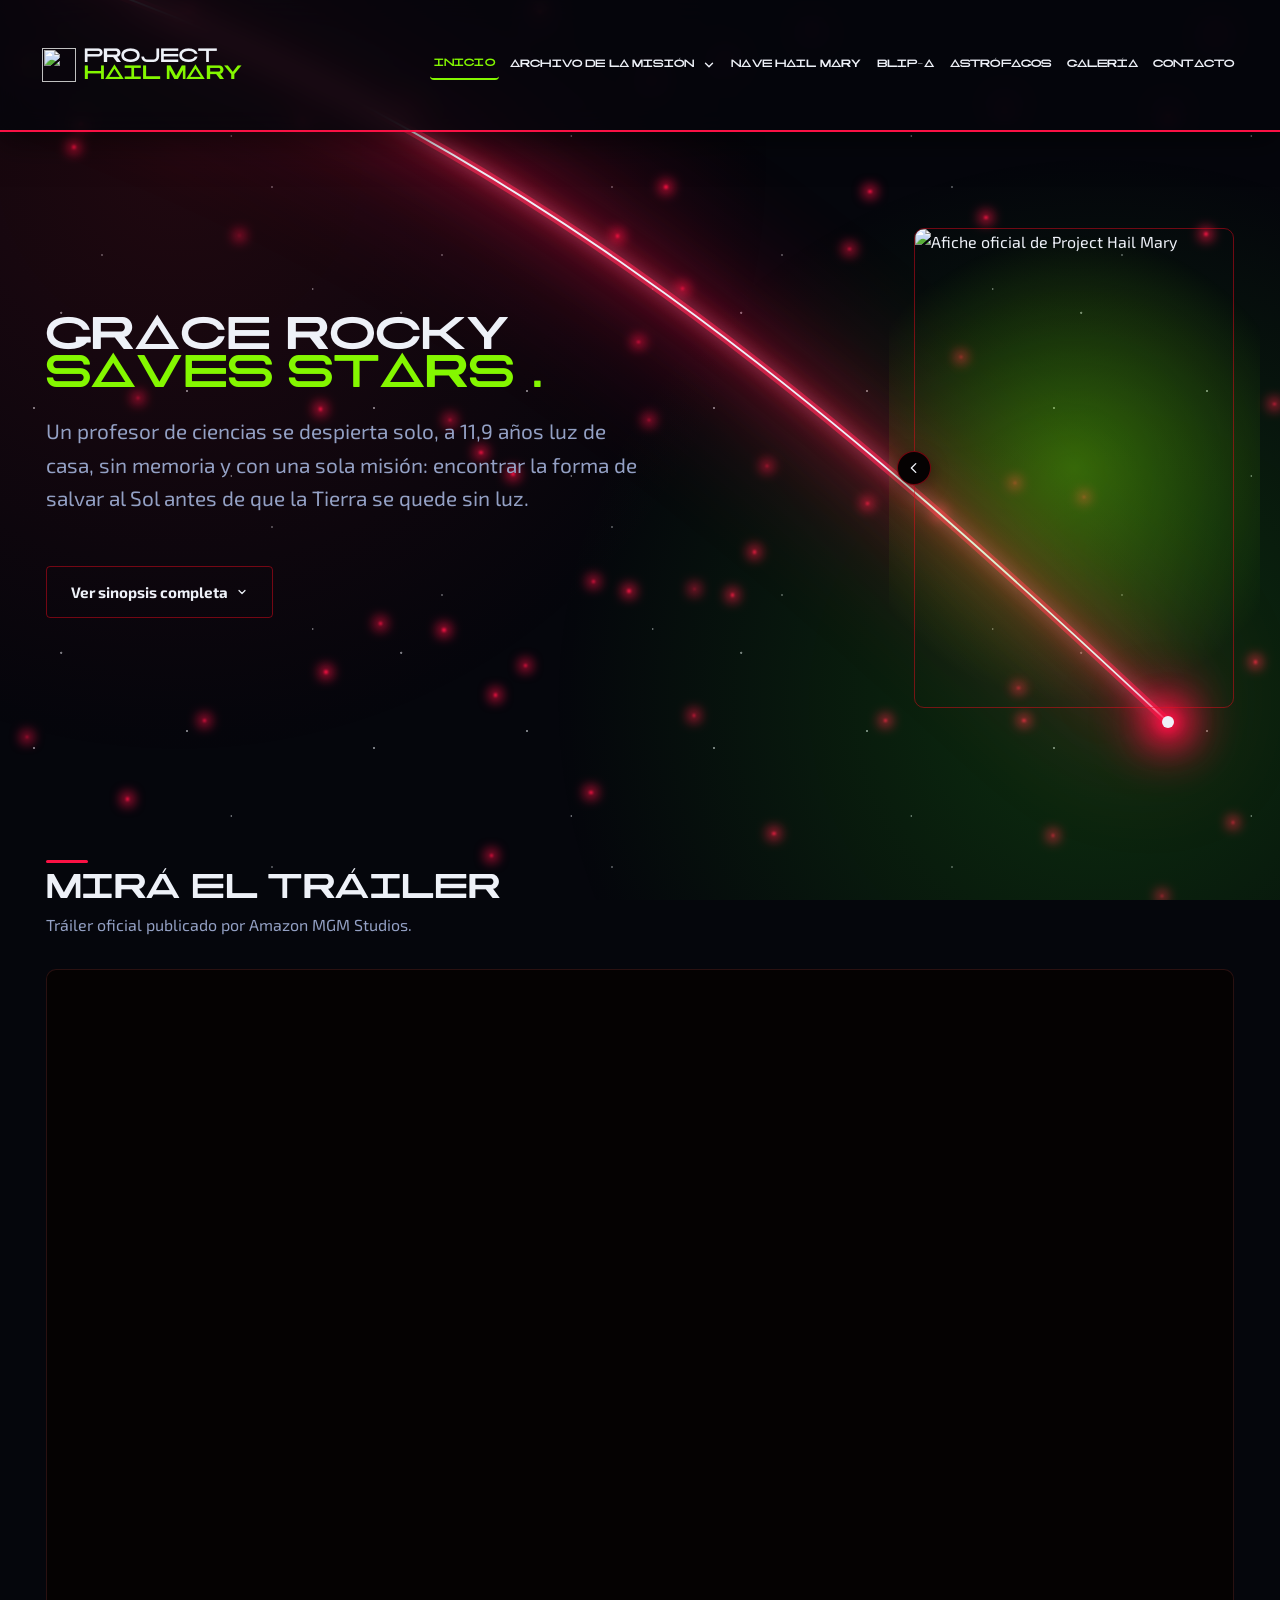
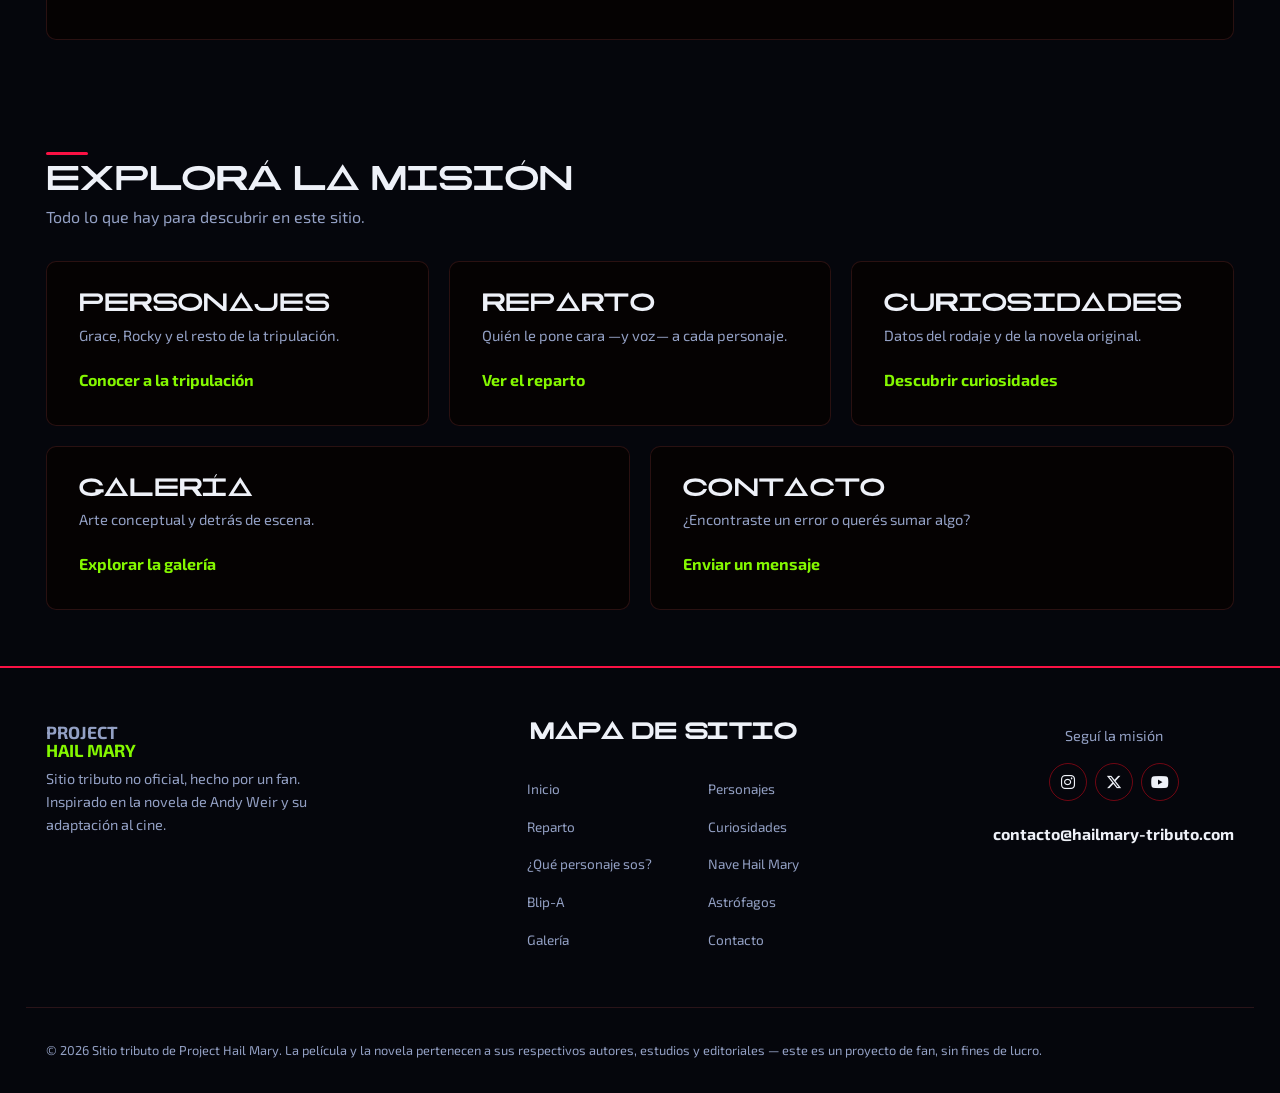
==== index.html @ 6643231e "Add files via upload Primera carga de archivos" ====
<!DOCTYPE html>
<html lang="es">
<head>
  <meta charset="UTF-8">
  <meta name="viewport" content="width=device-width, initial-scale=1.0">
  <title>Project Hail Mary — Sitio tributo</title>
  <meta name="description" content="Sitio tributo no oficial de Project Hail Mary (2026): sinopsis, personajes, reparto, curiosidades y galería.">

  <!-- Tipografía Exo 2 desde Google Fonts, como pide la guía de estilo -->
  <link rel="preconnect" href="https://fonts.googleapis.com">
  <link rel="preconnect" href="https://fonts.gstatic.com" crossorigin>
  <link href="https://fonts.googleapis.com/css2?family=Exo+2:wght@400;700&family=Montserrat:wght@500;700;800&display=swap" rel="stylesheet">

  <link rel="icon" type="image/svg+xml" href="img/iconos/favicon.svg">

  <!-- Font Awesome: solo para los íconos de redes sociales y los
       de las tarjetas de Curiosidades (ver css/styles.css sección 14
       y 11b). El resto de los íconos del sitio siguen siendo SVG
       propios, para no depender de una librería externa más de lo
       necesario. -->
  <link rel="stylesheet" href="https://cdnjs.cloudflare.com/ajax/libs/font-awesome/6.7.2/css/all.min.css">
  <link rel="stylesheet" href="css/reset.css">
  <link rel="stylesheet" href="css/styles.css">
</head>
<body>

  <!-- Enlace de accesibilidad: solo se ve si alguien navega con el teclado -->
  <a class="skip-link" href="#main">Saltar al contenido principal</a>

  <!-- ============ HEADER Y NAVEGACIÓN ============
       Este bloque (header + nav + footer + script) se repite
       igual en las 7 páginas del sitio, cambiando solo qué
       link lleva aria-current="page". Es la forma de mantener
       la misma identidad y navegación en todo el sitio. -->
  <header class="site-header">
    <div class="container header-inner">
      <a href="index.html" class="logo"><img src="img/iconos/logo.webp" alt="" class="logo__badge">PROJECT <span>HAIL MARY</span></a>

      <button class="menu-toggle" id="menu-toggle" type="button" aria-expanded="false" aria-controls="main-nav">
        <span class="menu-toggle__bar"></span>
        <span class="menu-toggle__bar"></span>
        <span class="menu-toggle__bar"></span>
        <span class="visually-hidden">Abrir menú de navegación</span>
      </button>

      <nav class="main-nav" id="main-nav" aria-label="Navegación principal">
        <ul class="nav-list">
          <li><a href="index.html" class="nav-link" aria-current="page">Inicio</a></li>
          <li class="nav-item--dropdown">
            <button class="nav-link dropdown-toggle" id="dropdown-toggle" type="button" aria-expanded="false" aria-haspopup="true" aria-controls="dropdown-menu">
              Archivo de la misión
              <svg class="dropdown-toggle__chevron" viewBox="0 0 16 16" fill="none" aria-hidden="true">
                <path d="M4 6l4 4 4-4" stroke="currentColor" stroke-width="1.6" stroke-linecap="round" stroke-linejoin="round"/>
              </svg>
            </button>
            <div class="dropdown-panel" id="dropdown-menu">
              <ul class="dropdown-list">
                <li><a href="personajes.html">Personajes</a></li>
                <li><a href="reparto.html">Reparto</a></li>
                <li><a href="curiosidades.html">Curiosidades</a></li>
                <li><a href="quiz.html">¿Qué personaje sos?</a></li>
              </ul>
            </div>
          </li>
          <li><a href="nave.html" class="nav-link">Nave Hail Mary</a></li>
          <li><a href="blip-a.html" class="nav-link">Blip-A</a></li>
          <li><a href="astrofagos.html" class="nav-link">Astrófagos</a></li>
          <li><a href="galeria.html" class="nav-link">Galería</a></li>
          <li><a href="contacto.html" class="nav-link">Contacto</a></li>
        </ul>
      </nav>
    </div>
  </header>

  <main id="main" class="starfield">
    <!-- Señal luminosa de fondo: un trazado SVG curvo que cruza
         el centro del Hero de arriba hacia abajo, hasta un punto
         brillante (la "estrella"). Se dibuja DOS veces con la
         misma forma (mismo "d"): una capa gruesa y difuminada
         para el resplandor, y una capa fina y clara encima para
         el "núcleo" brillante — el mismo truco que usan los
         carteles de neón en CSS. Ver .signal-arc en
         css/styles.css sección 7.1 -->
    <!-- Contenedor del arco y la punta del cometa -->
    <div class="signal-arc-wrapper" aria-hidden="true">
      <svg class="signal-arc" viewBox="0 0 1000 640" preserveAspectRatio="none">
        <path
          class="signal-arc__path signal-arc__path--glow"
          d="M 20 20 C 420 150, 700 400, 960 640"
          fill="none" />
        <path
          class="signal-arc__path signal-arc__path--core"
          d="M 20 20 C 420 150, 700 400, 960 640"
          fill="none" />
      </svg>
      <!-- Nueva punta del cometa en HTML puro para que no se deforme -->
      <div class="signal-arc-tip"></div>
    </div>

    <!-- ============ HERO ============ -->
    <section class="hero">
      <div class="container hero__inner">
        <div class="hero__content">
          <h1 class="hero__title">Grace Rocky <br><span class="hero__title-accent">saves stars.</span></h1>
          <p class="hero__intro">Un profesor de ciencias se despierta solo, a 11,9 años luz de casa, sin memoria y con una sola misión: encontrar la forma de salvar al Sol antes de que la Tierra se quede sin luz.</p>

          <!-- Sinopsis extendida, plegada por defecto. Mismo
               mecanismo que el "Leer más" de Personajes/Reparto
               (toggleOpenState en main.js): el botón agrega/quita
               data-expanded="true" acá arriba, y el CSS hace el
               resto (ver css/styles.css sección 7.1b). -->
          <div class="hero__synopsis" data-expanded="false">
            <div class="hero__synopsis-full" id="hero-synopsis-full">
              <div class="hero__synopsis-full-inner">
                <div class="prose">
                  <h3>Un sol que se apaga</h3>
                  <p>Años atrás, los astrónomos detectaron que el Sol estaba perdiendo energía a un ritmo alarmante, producto de un microorganismo extraterrestre bautizado <strong>Astrophage</strong>. Si nadie encuentra una solución, el planeta se enfría y la vida tal como la conocemos se termina. Frente a esa amenaza, un grupo internacional reúne recursos, ciencia y desesperación para construir la <strong>Hail Mary</strong>: una nave de un solo viaje hacia otra estrella que, misteriosamente, no está siendo afectada.</p>

                  <h3>Un aliado inesperado</h3>
                  <p><strong>Grace</strong> no está solo. En el otro extremo del sistema estelar se cruza con <strong>Rocky</strong>, un ingeniero alienígena que enfrenta exactamente el mismo problema con su propio sol. Sin idioma en común al principio, ambos empiezan a comunicarse a base de ensayo, error y música —y de ahí nace una de las amistades más particulares de la ciencia ficción reciente.</p>

                  <h3>Contra el reloj</h3>
                  <p>Con recursos limitados, sin el resto de la tripulación original y con la Tierra observando desde una distancia imposible de acortar, <strong>Grace</strong> tiene que apoyarse en su formación científica —y en <strong>Rocky</strong>— para encontrar una respuesta antes de que se acabe el tiempo.</p>
                </div>
              </div>
            </div>

            <button class="btn btn--secondary hero__synopsis-toggle" type="button" aria-expanded="false" aria-controls="hero-synopsis-full">
              <span class="js-toggle-label" data-open-text="Ver menos" data-closed-text="Ver sinopsis completa">Ver sinopsis completa</span>
              <svg class="hero__synopsis-toggle-icon" viewBox="0 0 16 16" fill="none" aria-hidden="true">
                <path d="M4 6l4 4 4-4" stroke="currentColor" stroke-width="1.6" stroke-linecap="round" stroke-linejoin="round"/>
              </svg>
            </button>
          </div>
        </div>

        <div class="hero__visual">
           <!--Resplandor animado detrás del afiche: es el único
               elemento del sitio con una animación "automática",
               a propósito, para no sobrecargar la página. -->
          <div class="hero__poster-glow" aria-hidden="true"></div>

          <!-- Widget del afiche: carrusel automático + panel de
               información que se despliega con la flecha del
               borde izquierdo. Los dos viven acá adentro porque
               comparten el mismo espacio (ver css/styles.css,
               sección 5b, y la función initPosterWidget en
               main.js). -->
          <div class="poster-widget" id="poster-widget">
            <button class="poster-widget__handle" type="button" aria-expanded="false" aria-controls="poster-info-panel" aria-label="Ver información de la película">
              <svg class="poster-widget__handle-icon" viewBox="0 0 16 16" fill="none" aria-hidden="true">
                <path d="M10 3l-5 5 5 5" stroke="currentColor" stroke-width="1.6" stroke-linecap="round" stroke-linejoin="round"/>
              </svg>
            </button>

            <div class="hero__poster-frame">
              <div class="poster-carousel" id="poster-carousel">
                <img class="poster-carousel__slide is-active" src="img/hero/poster.webp" alt="Afiche oficial de Project Hail Mary" width="600" height="900">
                <img class="poster-carousel__slide" src="img/hero/poster-alt-3.webp" alt="Afiche oficial de Project Hail Mary — versión IMAX 70mm" loading="lazy">
                <img class="poster-carousel__slide" src="img/hero/poster-alt-4.webp" alt="Afiche oficial de Project Hail Mary — versión 4DX" loading="lazy">
                <img class="poster-carousel__slide" src="img/hero/poster-alt-5.webp" alt="Afiche oficial de Project Hail Mary — versión internacional" loading="lazy">
              </div>
            </div>

            <div class="poster-widget__panel" id="poster-info-panel">
              <p class="poster-widget__panel-title">Ficha de la película</p>
              <dl class="poster-info">
                <div class="poster-info__item">
                  <dt><i class="fa-brands fa-imdb" aria-hidden="true"></i> IMDb</dt>
                  <dd>8.3 / 10</dd>
                </div>
                <div class="poster-info__item">
                  <dt><i class="fa-solid fa-clapperboard" aria-hidden="true"></i> Letterboxd</dt>
                  <dd>4.3 / 5</dd>
                </div>
                <div class="poster-info__item">
                  <dt><i class="fa-regular fa-clock" aria-hidden="true"></i> Duración</dt>
                  <dd>2 h 36 min</dd>
                </div>
                <div class="poster-info__item">
                  <dt><i class="fa-regular fa-calendar" aria-hidden="true"></i> Estreno</dt>
                  <dd>20 de marzo de 2026</dd>
                </div>
              </dl>
              <ul class="poster-info__tags">
                <li>Drama</li>
                <li>Ciencia ficción</li>
                <li>Thriller</li>
              </ul>
            </div>
          </div>
        </div>
      </div>
    </section>

    <!-- ============ TRÁILER ============ -->
    <section class="trailer">
      <div class="container">
        <div class="section-heading">
          <h2 class="heading-mark">Mirá el tráiler</h2>
          <p class="section-heading__text">Tráiler oficial publicado por Amazon MGM Studios.</p>
        </div>

        <!-- Contenedor con proporción 16:9 fija: el iframe se
             estira dentro sin deformarse en ningún tamaño de
             pantalla (ver comentario en css/styles.css, sección 6). -->
        <div class="trailer__frame">
          <iframe width="560" height="315" src="https://www.youtube.com/embed/5VYsnngkS_U?si=FSV9WULi2g3EPHHR" title="YouTube video player" frameborder="0" allow="accelerometer; autoplay; clipboard-write; encrypted-media; gyroscope; picture-in-picture; web-share" referrerpolicy="strict-origin-when-cross-origin" allowfullscreen></iframe>
        </div>
      </div>
    </section>

    <!-- ============ ACCESOS RÁPIDOS ============ -->
    <section class="quick-access">
      <div class="container">
        <div class="section-heading">
          <h2 class="heading-mark">Explorá la misión</h2>
          <p class="section-heading__text">Todo lo que hay para descubrir en este sitio.</p>
        </div>

        <div class="quick-access__grid">
          <a href="personajes.html" class="quick-access__card">
            <h3 class="quick-access__card-title">Personajes</h3>
            <p class="quick-access__card-text">Grace, Rocky y el resto de la tripulación.</p>
            <span class="quick-access__card-link">Conocer a la tripulación</span>
          </a>

          <a href="reparto.html" class="quick-access__card">
            <h3 class="quick-access__card-title">Reparto</h3>
            <p class="quick-access__card-text">Quién le pone cara —y voz— a cada personaje.</p>
            <span class="quick-access__card-link">Ver el reparto</span>
          </a>

          <a href="curiosidades.html" class="quick-access__card">
            <h3 class="quick-access__card-title">Curiosidades</h3>
            <p class="quick-access__card-text">Datos del rodaje y de la novela original.</p>
            <span class="quick-access__card-link">Descubrir curiosidades</span>
          </a>

          <a href="galeria.html" class="quick-access__card">
            <h3 class="quick-access__card-title">Galería</h3>
            <p class="quick-access__card-text">Arte conceptual y detrás de escena.</p>
            <span class="quick-access__card-link">Explorar la galería</span>
          </a>

          <a href="contacto.html" class="quick-access__card">
            <h3 class="quick-access__card-title">Contacto</h3>
            <p class="quick-access__card-text">¿Encontraste un error o querés sumar algo?</p>
            <span class="quick-access__card-link">Enviar un mensaje</span>
          </a>
        </div>
      </div>
    </section>

  </main>

  <!-- ============ FOOTER ============ -->
  <footer class="site-footer starfield">
    <div class="container footer-inner">
      <div class="footer-brand">
        <p class="footer-logo">PROJECT <span>HAIL MARY</span></p>
        <p class="footer-tagline">Sitio tributo no oficial, hecho por un fan. Inspirado en la novela de Andy Weir y su adaptación al cine.</p>
      </div>

      <nav class="footer-nav" aria-label="Navegación secundaria">
        <h4 class="footer-nav__title">Mapa de sitio</h4>
        <ul class="footer-nav__links">
          <li><a href="index.html">Inicio</a></li>
          <li><a href="personajes.html">Personajes</a></li>
          <li><a href="reparto.html">Reparto</a></li>
          <li><a href="curiosidades.html">Curiosidades</a></li>
          <li><a href="quiz.html">¿Qué personaje sos?</a></li>
          <li><a href="nave.html">Nave Hail Mary</a></li>
          <li><a href="blip-a.html">Blip-A</a></li>
          <li><a href="astrofagos.html">Astrófagos</a></li>
          <li><a href="galeria.html">Galería</a></li>
          <li><a href="contacto.html">Contacto</a></li>
        </ul>
      </nav>

      <div class="footer-social">
        <p>Seguí la misión</p>
        <div class="social-links">
          <a href="#" class="social-links__link" aria-label="Instagram"><i class="fa-brands fa-instagram" aria-hidden="true"></i></a>
          <a href="#" class="social-links__link" aria-label="X (Twitter)"><i class="fa-brands fa-x-twitter" aria-hidden="true"></i></a>
          <a href="#" class="social-links__link" aria-label="YouTube"><i class="fa-brands fa-youtube" aria-hidden="true"></i></a>
        </div>
        <a href="mailto:contacto@hailmary-tributo.com" class="footer-email">contacto@hailmary-tributo.com</a>
      </div>
    </div>

    <div class="container footer-bottom">
      <p>&copy; 2026 Sitio tributo de Project Hail Mary. La película y la novela pertenecen a sus respectivos autores, estudios y editoriales — este es un proyecto de fan, sin fines de lucro.</p>
    </div>
  </footer>

  <script src="js/main.js"></script>
</body>
</html>
---- css/styles.css ----
/* ============================================================
   Fuente personalizada del sitio: Hail Mary Sans
   Se usa solo en los títulos (h1-h6). El texto de subtítulos y
   párrafos sigue con --font-main, como antes. El archivo vive
   en fonts/Hail_Mary_Sans_v2.otf; si más adelante subís una
   versión nueva del archivo, con reemplazarlo alcanza (no hace
   falta tocar nada más acá).
   ============================================================ */
@font-face {
  font-family: 'Hail Mary Sans';
  src: url('../fonts/Hail_Mary_Sans_v2.otf') format('opentype');
  font-weight: 400;
  font-style: normal;
  font-display: swap;
}

:root {
  
  --color-void: #05060c;          
  --color-bg-alt: #110303;        
  --color-surface: #050202;       
  --color-surface-hover: #182545; 
  --color-border: rgba(234, 94, 94, 0.16);
  --color-border-strong: rgba(243, 9, 29, 0.45);

  --color-text: #eef1f8;          
  --color-text-dim: #93a0c4;      

  --color-signal: #84f700;        
  --color-signal-ink: #04211c;    
  --color-petrova: #fa1144;       

  --color-success: #7ee787;
  --color-danger: #970c2a;

  
  --font-main: 'Exo 2', 'Segoe UI', sans-serif;
  --font-heading: 'Montserrat', sans-serif;
  --font-display: 'Hail Mary Sans', 'Montserrat', sans-serif; /* Fuente de los títulos (h1-h6) */

  
  --space-3xs: 0.25rem;
  --space-2xs: 0.5rem;
  --space-xs: 0.75rem;
  --space-sm: 1.25rem;
  --space-md: 2rem;
  --space-lg: 3.5rem;
  --space-xl: 6rem;

  
  --container-w: min(96%, 1560px);
  --radius-sm: 4px;
  --radius-md: 10px;
  --radius-lg: 18px;
  --header-h: 130px; 

  
  --transition-fast: 160ms ease;
  --transition-base: 260ms ease;
}




/* =========================================
   BASE & TYPOGRAPHY
   ========================================= */
html {
  background-color: var(--color-void);
  overflow-x: hidden;
}
body {
  display: flex;
  flex-direction: column;
  font-family: var(--font-main);
  font-weight: 400;
  background-color: transparent;
  color: var(--color-text);
  font-size: 1rem;
  overflow-x: hidden;
}

.global-starfield {
  position: fixed !important;
  inset: 0;
  z-index: -1;
  pointer-events: none;
}


main {
  flex: 1 0 auto;
}


main.content-solid {
  background-color: transparent;
  display: flex;
  flex-direction: column;
}
main.content-solid > *:not(.page-banner) {
  background-color: rgba(17, 3, 3, 0.4);
  backdrop-filter: blur(2px);
  flex-grow: 1;
}

h1, h2, h3, h4, h5, h6 {
  font-family: var(--font-display);
  font-weight: 400; /* la fuente personalizada viene en un solo peso (Regular) */
  line-height: 1.2;
  letter-spacing: 0.02em; 
  text-transform: uppercase;
}


h1 { font-size: clamp(1.1rem, 0.7rem + 2.5vw, 2rem); }
h2 { font-size: clamp(0.9rem, 0.6rem + 1.5vw, 1.5rem); }
h3 { font-size: clamp(0.8rem, 0.5rem + 1vw, 1.1rem); }

p { color: var(--color-text-dim); }


main a:not([class]) {
  color: var(--color-signal);
  text-decoration: underline;
  text-decoration-color: rgba(132, 247, 0, 0.4); /* --color-signal con opacidad */
  text-underline-offset: 3px;
}


:focus-visible {
  outline: 2px solid var(--color-signal);
  outline-offset: 3px;
  border-radius: var(--radius-sm);
}




/* =========================================
   UTILITIES & COMPONENTS
   ========================================= */
.container {
  width: 100%;
  max-width: var(--container-w);
  margin-inline: auto;
  padding-inline: var(--space-sm);
}


.visually-hidden {
  position: absolute !important;
  width: 1px;
  height: 1px;
  padding: 0;
  margin: -1px;
  overflow: hidden;
  clip: rect(0, 0, 0, 0);
  white-space: nowrap;
  border: 0;
}


.skip-link {
  position: absolute;
  left: var(--space-sm);
  top: -60px;
  background-color: var(--color-signal);
  color: var(--color-signal-ink);
  padding: var(--space-2xs) var(--space-sm);
  border-radius: var(--radius-sm);
  font-weight: 700;
  z-index: 1000;
  transition: top var(--transition-fast);
}
.skip-link:focus {
  top: var(--space-sm);
}


.btn {
  display: inline-flex;
  align-items: center;
  justify-content: center;
  gap: var(--space-2xs);
  padding: 0.85em 1.6em;
  border-radius: var(--radius-sm);
  font-weight: 700;
  font-size: 0.95rem;
  cursor: pointer;
  transition: transform var(--transition-fast), background-color var(--transition-fast), border-color var(--transition-fast);
  border: 1px solid transparent;
}
.btn:hover {
  transform: translateY(-2px);
}
.btn--primary {
  background-color: var(--color-signal);
  color: var(--color-signal-ink);
}
.btn--primary:hover {
  background-color: #9cf536;
}
.btn--secondary {
  background-color: transparent;
  border-color: var(--color-border-strong);
  color: var(--color-text);
}
.btn--secondary:hover {
  background-color: var(--color-surface);
  border-color: var(--color-signal);
}



/* =========================================
   EFFECTS (STARFIELD)
   ========================================= */
.starfield {
  position: relative;
  overflow: hidden;
}
.starfield::before {
  content: "";
  position: absolute;
  inset: 0;
  background-image:
    radial-gradient(1.5px 1.5px at 10% 20%, #eef1f8 50%, transparent 100%),
    radial-gradient(1px 1px at 30% 75%, #eef1f8 50%, transparent 100%),
    radial-gradient(1.5px 1.5px at 55% 15%, #eef1f8 50%, transparent 100%),
    radial-gradient(1px 1px at 80% 55%, #eef1f8 50%, transparent 100%),
    radial-gradient(1px 1px at 92% 85%, #eef1f8 50%, transparent 100%),
    radial-gradient(1.5px 1.5px at 18% 92%, #eef1f8 50%, transparent 100%),
    radial-gradient(1px 1px at 68% 40%, #eef1f8 50%, transparent 100%);
  background-repeat: repeat;
  background-size: 340px 340px;
  opacity: 0.5;
  pointer-events: none;
}

.starfield::after {
  content: "";
  position: absolute;
  inset: 0;
  background-image:
    radial-gradient(circle at 14% 18%, rgba(230, 25, 49, 0.12), transparent 45%),
    radial-gradient(circle at 86% 78%, rgba(48, 230, 28, 0.18), transparent 42%);
  pointer-events: none;
}
.starfield .container {
  position: relative;
  z-index: 1;
}


.twinkle-star {
  position: absolute;
  border-radius: 50%;
  background-color: #fff;
  pointer-events: none;
  animation: twinkle var(--duracion, 4s) ease-in-out infinite;
  animation-delay: var(--demora, 0s);
}
@keyframes twinkle {
  0%, 100% { opacity: 0.2; }
  50%      { opacity: 1; }
}

.twinkle-star--glow.twinkle-star--petrova {
  background-color: var(--color-petrova);
  box-shadow: 0 0 12px 4px var(--color-petrova);
  filter: blur(1px);
}


.heading-mark::before {
  content: "";
  display: block;
  width: 42px;
  height: 3px;
  border-radius: 2px;
  background-color: var(--color-petrova);
  margin-bottom: var(--space-xs);
}




/* =========================================
   SITE HEADER & NAVIGATION
   ========================================= */
.site-header {
  position: sticky;
  top: 0;
  z-index: 200;
  background-color: rgba(5, 6, 12, 0.85); 
  backdrop-filter: blur(14px);
  border-bottom: 2px solid var(--color-petrova);
  box-shadow: 0 10px 30px rgba(0, 0, 0, 0.5);
}


.site-header::before {
  content: "";
  position: absolute;
  inset: 0;
  background-image: url('../img/bg/network.svg');
  background-size: 300px 300px;
  background-position: 0 0;
  pointer-events: none;
  opacity: 1;
  animation: panNetwork 60s linear infinite;
}

@keyframes panNetwork {
  0% { background-position: 0 0; }
  100% { background-position: -300px -300px; }
}

.header-inner {
  display: flex;
  align-items: center;
  justify-content: space-between;
  height: var(--header-h);
  position: relative; 
  z-index: 10; 
}

.logo {
  display: grid;
  grid-template-columns: auto 1fr;
  align-items: center;
  column-gap: var(--space-2xs);
  row-gap: 0;
  font-family: var(--font-display);
  font-weight: 400;
  font-size: clamp(0.55rem, 0.3rem + 0.7vw, 0.85rem);
  letter-spacing: 0.02em;
  white-space: nowrap;
  line-height: 1;
}
.logo__badge {
  grid-column: 1;
  grid-row: 1 / span 2;
  width: 34px;
  height: 34px;
  object-fit: contain;
}
.logo span {
  color: var(--color-signal);
}


.menu-toggle {
  display: flex;
  flex-direction: column;
  justify-content: center;
  gap: 5px;
  width: 40px;
  height: 40px;
  padding: 8px;
}
.menu-toggle__bar {
  display: block;
  height: 2px;
  width: 100%;
  background-color: var(--color-text);
  border-radius: 2px;
  transition: transform var(--transition-base), opacity var(--transition-base);
}
.menu-toggle.is-active .menu-toggle__bar:nth-child(1) {
  transform: translateY(7px) rotate(45deg);
}
.menu-toggle.is-active .menu-toggle__bar:nth-child(2) {
  opacity: 0;
}
.menu-toggle.is-active .menu-toggle__bar:nth-child(3) {
  transform: translateY(-7px) rotate(-45deg);
}


.main-nav {
  position: absolute;
  top: calc(100% + 1px);
  left: 0;
  right: 0;
  background-color: var(--color-bg-alt);
  border-bottom: 1px solid var(--color-border);
  padding: var(--space-sm);
  max-height: calc(100vh - var(--header-h));
  overflow-y: auto;

  visibility: hidden;
  opacity: 0;
  transform: translateY(-8px);
  transition: opacity var(--transition-base), transform var(--transition-base),
              visibility 0s linear var(--transition-base);
}
.main-nav.is-open {
  visibility: visible;
  opacity: 1;
  transform: translateY(0);
  transition: opacity var(--transition-base), transform var(--transition-base),
              visibility 0s linear 0s;
}

.nav-list {
  display: flex;
  flex-direction: column;
  gap: var(--space-2xs);
}

.nav-link {
  display: block;
  width: 100%;
  text-align: left;
  padding: var(--space-xs) var(--space-2xs);
  font-size: 0.55rem; 
  font-family: var(--font-display);
  font-weight: 400;
  text-transform: uppercase;
  letter-spacing: 0.02em; 
  border-radius: var(--radius-sm);
  transition: color var(--transition-fast), background-color var(--transition-fast);
}
.nav-link:hover {
  color: var(--color-signal);
  background-color: var(--color-surface);
}

.nav-link[aria-current="page"] {
  color: var(--color-signal);
  border-left: 3px solid var(--color-signal);
}


.dropdown-toggle {
  display: flex;
  align-items: center;
  justify-content: space-between;
  gap: var(--space-2xs);
  width: 100%;
}
.dropdown-toggle__chevron {
  width: 14px;
  height: 14px;
  flex-shrink: 0;
  transition: transform var(--transition-base);
}
.nav-item--dropdown.is-open .dropdown-toggle__chevron {
  transform: rotate(180deg);
}


.dropdown-panel {
  margin-top: var(--space-3xs);
  display: grid;
  grid-template-rows: 0fr;
  transition: grid-template-rows var(--transition-base);
}
.dropdown-list {
  overflow: hidden;
  padding-left: var(--space-sm);
  border-left: 1px solid var(--color-petrova);
}
.nav-item--dropdown.is-open .dropdown-panel {
  grid-template-rows: 1fr;
}
.dropdown-list a {
  display: block;
  padding: var(--space-2xs);
  font-size: 0.5rem;
  font-family: var(--font-display);
  font-weight: 400;
  text-transform: uppercase;
  letter-spacing: 0.02em;
  color: var(--color-text-dim);
}
.dropdown-list a:hover {
  color: var(--color-signal);
}


@media (min-width: 1024px) {
  .header-inner {
    max-width: 100%;
    padding-inline: clamp(1rem, -5.45rem + 10.08vw, 4rem);
  }

  .menu-toggle {
    display: none;
  }

  .main-nav {
    position: static;
    max-height: none;
    overflow: visible;
    background: none;
    border: none;
    padding: 0;
    visibility: visible;
    opacity: 1;
    transform: none;
    transition: none;
  }

  .nav-list {
    flex-direction: row;
    align-items: center;
    gap: clamp(0.1rem, -1.3rem + 2.19vw, 0.75rem);
  }

  .nav-link {
    width: auto;
    padding: var(--space-2xs) clamp(0.1rem, -0.7rem + 1.19vw, 0.65rem);
    font-size: clamp(0.36rem, 0.01rem + 0.57vw, 0.55rem);
  }
  .nav-link[aria-current="page"] {
    border-left: none;
    border-bottom: 2px solid var(--color-signal);
  }

  .nav-item--dropdown {
    position: relative;
  }
  .dropdown-toggle {
    width: auto;
  }

  .dropdown-panel {
    position: absolute;
    top: calc(100% + 10px);
    left: 0;
    min-width: 220px;
    margin-top: 0;
    border-radius: var(--radius-md);
  }
  
  /* Hover bridge to prevent closing when moving mouse down */
  .dropdown-panel::before {
    content: "";
    position: absolute;
    top: -10px;
    left: 0;
    right: 0;
    height: 10px;
  }

  .nav-item--dropdown:hover .dropdown-panel,
  .nav-item--dropdown.is-open .dropdown-panel {
    grid-template-rows: 1fr;
    background-color: var(--color-surface);
    border: 1px solid var(--color-border);
    box-shadow: 0 18px 40px rgba(0, 0, 0, 0.45);
  }
  
  .nav-item--dropdown:hover .dropdown-toggle__chevron,
  .nav-item--dropdown.is-open .dropdown-toggle__chevron {
    transform: rotate(180deg);
  }

  .dropdown-list {
    padding: var(--space-2xs);
    border-left: none;
  }
}




/* =========================================
   HERO SECTION (HOME)
   ========================================= */
.hero {
  
  padding-block: var(--space-xl) var(--space-lg);
  position: relative;
  z-index: 1;
}

.hero__inner {
  display: flex;
  flex-direction: column;
  gap: var(--space-lg);
}

.hero__content {
  max-width: 52rem;
}

.hero__title {
  margin-bottom: var(--space-sm);
}
.hero__title .hero__title-accent {
  color: var(--color-signal);
}

.hero__intro {
  font-size: clamp(1.05rem, 0.9rem + 0.5vw, 1.3rem);
  max-width: 48ch; 
  margin-bottom: var(--space-md);
}

.hero__visual {
  position: relative;
  width: 100%;
  max-width: 320px;
  margin: 0 auto;
}


.hero__poster-glow {
  position: absolute;
  inset: -8%;
  border-radius: var(--radius-lg);
  background: radial-gradient(circle, rgba(132, 247, 0, 0.35), transparent 70%); /* --color-signal con opacidad */
  z-index: -1;
  animation: pulse-signal 4.5s ease-in-out infinite;
}
@keyframes pulse-signal {
  0%, 100% { opacity: 0.45; transform: scale(1); }
  50% { opacity: 0.85; transform: scale(1.045); }
}

.hero__poster-frame {
  border-radius: var(--radius-md);
  border: 1px solid var(--color-border-strong);
  overflow: hidden;
  aspect-ratio: 2 / 3;
}


.poster-widget {
  position: relative;
  display: flex;
  flex-direction: column;
}

.poster-widget > .hero__poster-frame {
  order: 1;
}

.poster-widget__handle {
  position: relative;
  order: 2;
  margin: -17px auto 0; /* Overlaps bottom of poster */
  z-index: 10;
  width: 34px;
  height: 34px;
  display: flex;
  align-items: center;
  justify-content: center;
  background-color: var(--color-surface);
  border: 1px solid var(--color-border-strong);
  border-radius: 50%;
  box-shadow: 0 6px 18px rgba(0, 0, 0, 0.4);
  transition: transform var(--transition-base), background-color var(--transition-fast);
}
.poster-widget__handle:hover {
  background-color: var(--color-surface-hover);
}
.poster-widget__handle-icon {
  width: 14px;
  height: 14px;
  transform: rotate(-90deg); /* Points down */
  transition: transform var(--transition-base);
}

.poster-widget.is-open .poster-widget__handle-icon {
  transform: rotate(90deg); /* Points up */
}


.poster-carousel {
  position: relative;
  width: 100%;
  height: 100%;
}
.poster-carousel__slide {
  position: absolute;
  inset: 0;
  width: 100%;
  height: 100%;
  object-fit: cover;
  opacity: 0;
  transition: opacity 900ms ease;
}
.poster-carousel__slide.is-active {
  opacity: 1;
}


.poster-widget__panel {
  position: static;
  order: 3;
  background-color: var(--color-surface);
  border-radius: var(--radius-md);
  border: 0px solid var(--color-border-strong);
  padding: 0 var(--space-md);
  overflow: hidden;
  max-height: 0;

  opacity: 0;
  visibility: hidden;
  transition: all var(--transition-base), visibility 0s linear var(--transition-base);
}
.poster-widget.is-open .poster-widget__panel {
  max-height: 600px;
  padding: var(--space-md);
  border-width: 1px;
  margin-top: var(--space-xs);
  opacity: 1;
  visibility: visible;
  transition: all var(--transition-base), visibility 0s linear 0s;
}

@media (min-width: 1024px) {
  .poster-widget {
    display: block;
  }
  .poster-widget__handle {
    position: absolute;
    top: 50%;
    left: 0;
    margin: 0;
    transform: translate(-50%, -50%);
  }
  .poster-widget__handle-icon {
    transform: rotate(0deg);
  }
  .poster-widget.is-open .poster-widget__handle-icon {
    transform: rotate(180deg);
  }
  
  .poster-widget__panel {
    position: absolute;
    inset: auto;
    top: 0;
    right: calc(100% + 14px); 
    width: 240px;
    height: 100%;
    max-height: none;
    margin-top: 0;
    padding: var(--space-md);
    border-width: 1px;
    transform: translateX(16px); 
    overflow-y: auto;
  }
  .poster-widget.is-open .poster-widget__panel {
    max-height: none;
    margin-top: 0;
    transform: translateX(0);
  }
}





.poster-widget__panel-title {
  font-weight: 700;
  margin-bottom: var(--space-sm);
}

.poster-info__item + .poster-info__item {
  margin-top: var(--space-sm);
  padding-top: var(--space-sm);
  border-top: 1px solid var(--color-border);
}
.poster-info__item dt {
  font-size: 0.8rem;
  color: var(--color-text-dim);
  display: flex;
  align-items: center;
  gap: var(--space-2xs);
  margin-bottom: var(--space-3xs);
}
.poster-info__item dd {
  font-weight: 700;
}
.poster-info__tags {
  display: flex;
  flex-wrap: wrap;
  gap: var(--space-2xs);
  margin-top: var(--space-md);
}
.poster-info__tags li {
  font-size: 0.78rem;
  padding: var(--space-3xs) var(--space-xs);
  border: 1px solid var(--color-border-strong);
  border-radius: 999px;
  color: var(--color-text-dim);
}

@media (min-width: 1024px) {
  .hero {
    padding-block: var(--space-xl);
  }
  .hero__inner {
    flex-direction: row;
    align-items: center;
    gap: var(--space-xl);
  }
  .hero__content {
    flex: 1 1 55%;
  }
  .hero__visual {
    flex: 0 0 auto;
    margin-inline-start: auto; 
  }
}


@media (min-width: 1400px) {
  .hero__visual {
    max-width: 450px;
  }
}

@media (min-width: 1200px) {
  .hero__intro {
    max-width: 46ch;
  }
}

.trailer {
  padding-block: var(--space-lg);
}

.trailer__frame {
  
  position: relative;
  width: 100%;
  padding-top: 56.25%;
  border-radius: var(--radius-md);
  overflow: hidden;
  border: 1px solid var(--color-border);
  background-color: var(--color-surface);
  margin-top: var(--space-md);
}
.trailer__frame iframe {
  position: absolute;
  inset: 0;
  width: 100%;
  height: 100%;
}



.quick-access {
  padding-block: var(--space-lg);
}

.quick-access__grid {
  display: flex;
  flex-wrap: wrap;
  gap: var(--space-sm);
  margin-top: var(--space-md);
}

.quick-access__card {
  flex: 1 1 100%;
  background-color: var(--color-surface);
  border: 1px solid var(--color-border);
  border-radius: var(--radius-md);
  padding: var(--space-md);
  transition: border-color var(--transition-base), transform var(--transition-base);
  display: flex;
  flex-direction: column;
  color: inherit;          /* evita el color azul de link */
  text-decoration: none;   /* evita el subrayado de link */
}
.quick-access__card:hover,
.quick-access__card:focus-within {
  border-color: var(--color-signal);
  transform: translateY(-3px);
}

.quick-access__card-title {
  font-size: 1.1rem;
  margin-bottom: var(--space-2xs);
}

.quick-access__card-text {
  font-size: 0.92rem;
  margin-bottom: var(--space-sm);
  flex-grow: 1;
}

.quick-access__card-link {
  font-weight: 700;
  color: var(--color-signal);
  display: inline-block;
}
.quick-access__card:hover .quick-access__card-link {
  text-decoration: underline;
}

@media (min-width: 768px) {
  .quick-access__card {
    flex-basis: calc(50% - var(--space-sm) / 2);
  }
}
@media (min-width: 1024px) {
  .quick-access__card {
    flex-basis: calc(33.333% - var(--space-sm) * 2 / 3);
  }
}



.signal-arc-wrapper {
  position: absolute;
  top: -46px; 
  left: 2%;
  width: 92%;
  height: 620px;
  pointer-events: none;
  z-index: 0;
}
.signal-arc {
  width: 100%;
  height: 100%;
  overflow: visible; 
}
.signal-arc-tip {
  position: absolute;
  left: 96%; 
  top: 100%; 
  width: 12px;
  height: 12px;
  background-color: var(--color-text); 
  border-radius: 50%;
  transform: translate(-50%, -50%);
  box-shadow: 
    0 0 12px 4px var(--color-petrova),
    0 0 30px 10px var(--color-petrova),
    0 0 50px 18px var(--color-petrova);
  animation: arc-breathe 7s ease-in-out infinite;
}
.signal-arc__path--glow {
  stroke: var(--color-petrova);
  stroke-width: 7;
  stroke-linecap: round;
  opacity: 0.8;
  filter:
    drop-shadow(0 0 10px var(--color-petrova))
    drop-shadow(0 0 26px var(--color-petrova))
    drop-shadow(0 0 55px var(--color-petrova));
  animation: arc-breathe 7s ease-in-out infinite;
}
.signal-arc__path--core {
  
  stroke: var(--color-text);
  stroke-width: 1.5;
  stroke-linecap: round;
  filter: drop-shadow(0 0 6px var(--color-text));
  animation: arc-breathe 7s ease-in-out infinite;
}

@keyframes arc-breathe {
  0%, 100% { opacity: 0.45; }
  50%      { opacity: 0.95; }
}
@media (min-width: 1024px) {
  .signal-arc-wrapper {
    top: -58px;
    left: 1%;
    width: 94%;
    height: 780px;
  }
}



.hero__synopsis {
  margin-top: var(--space-md);
}
.hero__synopsis-full {
  display: grid;
  grid-template-rows: 0fr;
  transition: grid-template-rows var(--transition-base);
}
.hero__synopsis-full-inner {
  overflow: hidden;
}
.hero__synopsis[data-expanded="true"] .hero__synopsis-full {
  grid-template-rows: 1fr;
}
.hero__synopsis-toggle {
  margin-top: var(--space-sm);
}
.hero__synopsis-toggle-icon {
  width: 12px;
  height: 12px;
  transition: transform var(--transition-base);
}
.hero__synopsis[data-expanded="true"] .hero__synopsis-toggle-icon {
  transform: rotate(180deg);
}



.dossier {
  padding-block: var(--space-lg);
}
.dossier__layout {
  display: flex;
  flex-direction: column;
  gap: var(--space-md);
}
.dossier__content p + p {
  margin-top: var(--space-sm);
}

.dossier__specs {
  background-color: var(--color-surface);
  border: 1px solid var(--color-border);
  border-top: 3px solid var(--color-petrova);
  border-radius: var(--radius-md);
  padding: var(--space-md);
  flex-shrink: 0;
}
.dossier__specs-item + .dossier__specs-item {
  margin-top: var(--space-sm);
  padding-top: var(--space-sm);
  border-top: 1px solid var(--color-border);
}
.dossier__specs-item dt {
  font-size: 0.8rem;
  color: var(--color-text-dim);
  margin-bottom: var(--space-3xs);
}
.dossier__specs-item dd {
  font-weight: 700;
}
@media (min-width: 1024px) {
  .dossier__layout {
    flex-direction: row;
    align-items: flex-start;
    gap: var(--space-xl);
  }
  .dossier__content {
    flex: 1 1 60%;
  }
  .dossier__specs {
    flex: 0 0 300px;
  }

}


.dossier-hero-image {
  width: 100%;
  border-radius: var(--radius-md);
  border: 1px solid var(--color-border-strong);
}


.dossier-gallery {
  padding-block: var(--space-lg);
}



.section-heading {
  max-width: 42rem;
  margin-bottom: var(--space-md);
}
.section-heading__text {
  margin-top: var(--space-2xs);
}



/* =========================================
   PAGE BANNER (INTERNAL PAGES)
   ========================================= */
.page-banner {
  
  padding-block: var(--space-lg) var(--space-md);
  background-color: transparent;
  border-bottom: 1px solid var(--color-border);
}
.page-banner__text {
  max-width: 55ch;
  margin-top: var(--space-2xs);
}




.prose {
  max-width: 65ch; 
}
.prose h3 {
  margin-top: var(--space-md);
  margin-bottom: var(--space-2xs);
}
.prose p + p {
  margin-top: var(--space-sm);
}
.prose hr {
  border: none;
  border-top: 1px solid var(--color-border);
  margin-block: var(--space-md);
}



.profile-grid {
  display: flex;
  flex-wrap: wrap;
  align-items: stretch;
  gap: var(--space-md);
  margin-top: var(--space-md);
  margin-bottom: var(--space-xl);
}

.profile-card {
  flex: 1 1 100%;
  background-color: var(--color-surface);
  border: 1px solid var(--color-border);
  border-top: 3px solid var(--color-petrova);
  border-radius: var(--radius-md);
  overflow: hidden;
  display: flex;
  flex-direction: column;
  transition: border-color var(--transition-base);
}
.profile-card:hover {
  border-color: var(--color-border-strong);
}

.profile-card__image {
  width: 100%;
  height: auto;
  aspect-ratio: auto;
  object-fit: contain;
}
.profile-card__image.silhouette-img {
  transition: opacity var(--transition-fast);
}
.profile-card__image.normal-img {
  position: absolute;
  top: 0;
  left: 0;
  width: 100%;
  height: 100%;
  object-fit: contain; /* Changed back to contain so images aren't cropped/zoomed */
  opacity: 0;
  transition: opacity var(--transition-fast);
}
.gallery-item__button:hover .normal-img,
.profile-card[data-expanded="true"] .normal-img {
  opacity: 1;
}
.gallery-item__button:hover .silhouette-img,
.profile-card[data-expanded="true"] .silhouette-img {
  opacity: 0;
}

.profile-card__body {
  padding: var(--space-sm);
  display: flex;
  flex-direction: column;
  flex-grow: 1;
}

.profile-card__name {
  font-size: 1.05rem;
  margin-bottom: var(--space-3xs);
}

.profile-card__role {
  color: var(--color-signal);
  font-size: 0.85rem;
  font-weight: 700;
  margin-bottom: var(--space-2xs);
}

.profile-card__desc {
  font-size: 0.92rem;
  flex-grow: 1;
}


.profile-card__more {
  display: grid;
  grid-template-rows: 0fr;
  transition: grid-template-rows var(--transition-base);
  margin-top: var(--space-2xs);
}
.profile-card__more-inner {
  overflow: hidden;
}
.profile-card__more-inner p {
  padding-top: var(--space-2xs);
  font-size: 0.92rem;
}
.profile-card[data-expanded="true"] .profile-card__more {
  grid-template-rows: 1fr;
}

.profile-card__toggle {
  margin-top: var(--space-sm);
  align-self: flex-start;
  font-weight: 700;
  font-size: 0.88rem;
  color: var(--color-signal);
  display: inline-flex;
  align-items: center;
  gap: var(--space-3xs);
}
.profile-card__toggle-icon {
  width: 12px;
  height: 12px;
  transition: transform var(--transition-base);
}
.profile-card[data-expanded="true"] .profile-card__toggle-icon {
  transform: rotate(180deg);
}

@media (min-width: 768px) {
  .profile-card { flex-basis: calc(50% - var(--space-md) / 2); }
}
@media (min-width: 1024px) {
  .profile-card { flex-basis: calc(33.333% - var(--space-md) * 2 / 3); }
}



.gallery-group {
  padding-block: var(--space-lg);
}
.gallery-group + .gallery-group {
  background-color: var(--color-bg-alt);
}
.gallery-group-title {
  margin-bottom: var(--space-md);
}


/* =========================================
   GALLERY
   ========================================= */
.gallery-grid {
  display: flex;
  flex-wrap: wrap;
  gap: var(--space-sm);
}

.gallery-item {
  flex: 1 1 100%;
  position: relative;
  border-radius: var(--radius-md);
  overflow: hidden;
  border: 1px solid var(--color-border);
}

.gallery-item__button {
  position: relative;
  display: block;
  width: 100%;
}
.gallery-item__img {
  width: 100%;
  aspect-ratio: 4 / 3;
  object-fit: cover;
  transition: transform var(--transition-base);
}


.gallery-item__caption {
  padding: var(--space-xs) var(--space-sm);
  background-color: var(--color-surface);
  font-size: 0.88rem;
  text-align: left;
}

@media (hover: hover) {
  .gallery-item__button:hover .gallery-item__img,
  .gallery-item__button:focus-visible .gallery-item__img {
    transform: scale(1.05);
  }
}

/* En desktop (≥ 1024px) la grilla muestra 3 columnas */
@media (min-width: 1024px) {
  .gallery-item { flex-basis: calc(33.333% - var(--space-sm) * 2 / 3); }
}

/* ---- Gallery Carousel (solo mobile/tablet) ---- */

/* En < 1024px: ocultar grilla, mostrar carrusel */
@media (max-width: 1023px) {
  .gallery-grid { display: none; }
}

/* El carrusel se genera por JS y solo aparece en < 1024px.
   En desktop se oculta con display:none. */
.gallery-carousel {
  position: relative;
  overflow: hidden;
  border-radius: var(--radius-md);
  border: 1px solid var(--color-border);
}
@media (min-width: 1024px) {
  .gallery-carousel { display: none; }
}

.gallery-carousel__track {
  display: flex;
  width: 100%;
  transition: transform 300ms ease;
}

.gallery-carousel__slide {
  flex: 0 0 100%;
  width: 100%;
  margin: 0;
  padding: 0;
  box-sizing: border-box;
  display: flex;
  flex-direction: column;
  background-color: var(--color-bg-alt);
}
.gallery-carousel__slide img {
  width: 100%;
  height: auto;
  max-height: 60vh;
  object-fit: contain;
  display: block;
  flex-grow: 1;
  margin: auto 0; /* Centra verticalmente si sobra espacio */
  user-select: none;
}
.gallery-carousel__slide figcaption {
  width: 100%;
  padding: var(--space-xs) var(--space-sm);
  background-color: var(--color-surface);
  font-size: 0.88rem;
  text-align: left;
  flex-shrink: 0;
  border-top: 1px solid var(--color-border);
}

/* Indicadores (dots) */
.gallery-carousel__dots {
  display: flex;
  justify-content: center;
  gap: 6px;
  padding: var(--space-xs) 0;
}
.gallery-carousel__dot {
  width: 8px;
  height: 8px;
  border-radius: 50%;
  background-color: var(--color-text-dim);
  opacity: 0.35;
  transition: opacity var(--transition-fast), background-color var(--transition-fast), transform var(--transition-fast);
  border: none;
  padding: 0;
  cursor: pointer;
}
.gallery-carousel__dot.is-active {
  background-color: var(--color-signal);
  opacity: 1;
  transform: scale(1.3);
}

/* Flechas de navegación */
.gallery-carousel__nav {
  position: absolute;
  top: 0;
  bottom: 0;
  width: 40px;
  display: flex;
  align-items: center;
  justify-content: center;
  background: linear-gradient(to right, rgba(5,6,12,0.5), transparent);
  color: var(--color-text);
  border: none;
  padding: 0;
  cursor: pointer;
  z-index: 2;
  opacity: 0.6;
  transition: opacity var(--transition-fast);
}
.gallery-carousel__nav:hover { opacity: 1; }
.gallery-carousel__nav--prev { left: 0; }
.gallery-carousel__nav--next {
  right: 0;
  left: auto;
  background: linear-gradient(to left, rgba(5,6,12,0.5), transparent);
}
.gallery-carousel__nav svg {
  width: 20px;
  height: 20px;
}

.lightbox {
  position: fixed;
  inset: 0;
  z-index: 500;
  display: flex;
  align-items: center;
  justify-content: center;
  padding: var(--space-md);
  background-color: rgba(5, 6, 12, 0.88);
  backdrop-filter: blur(4px);

  visibility: hidden;
  opacity: 0;
  transition: opacity var(--transition-base), visibility 0s linear var(--transition-base);
}
.lightbox.is-open {
  visibility: visible;
  opacity: 1;
  transition: opacity var(--transition-base), visibility 0s linear 0s;
}

.lightbox__content {
  position: relative;
  max-width: min(1400px, 95vw);
  max-height: 95vh;
  background-color: var(--color-surface);
  border: 1px solid var(--color-border-strong);
  border-radius: var(--radius-md);
  overflow: hidden;
  display: flex;
  flex-direction: column;
}
.lightbox__image {
  width: 100%;
  max-height: 82vh;
  object-fit: contain;
  background-color: var(--color-void);
  cursor: zoom-in;
  transition: transform 0.2s ease-out;
  touch-action: none; /* Permite que JS maneje pinch-to-zoom */
  transform-origin: center center;
}
.lightbox__caption {
  padding: var(--space-sm);
  font-size: 0.95rem;
}
.lightbox__close {
  position: absolute;
  top: var(--space-2xs);
  right: var(--space-2xs);
  width: 38px;
  height: 38px;
  display: flex;
  align-items: center;
  justify-content: center;
  background-color: rgba(5, 6, 12, 0.7);
  border-radius: 50%;
  font-size: 1.3rem;
  line-height: 1;
  z-index: 1;
}
.lightbox__close:hover {
  background-color: var(--color-void);
  color: var(--color-signal);
}


.lightbox__nav {
  position: absolute;
  top: 50%;
  transform: translateY(-50%);
  width: 44px;
  height: 44px;
  display: flex;
  align-items: center;
  justify-content: center;
  background-color: rgba(5, 6, 12, 0.7);
  border-radius: 50%;
  z-index: 1;
}
.lightbox__nav svg {
  width: 18px;
  height: 18px;
}
.lightbox__nav:hover {
  background-color: var(--color-void);
  color: var(--color-signal);
}
.lightbox__nav--prev {
  left: var(--space-sm);
}
.lightbox__nav--next {
  right: var(--space-sm);
}



.contact-section {
  padding-block: var(--space-lg);
}
.contact-layout {
  display: flex;
  flex-direction: column;
  gap: var(--space-lg);
  margin-top: var(--space-md);
}


/* =========================================
   FORMS & CONTACT
   ========================================= */
.form {
  flex: 1 1 auto;
  display: flex;
  flex-direction: column;
  gap: var(--space-sm);
}

.form__row {
  display: flex;
  flex-direction: column;
  gap: var(--space-3xs);
}

.form__label {
  font-weight: 700;
  font-size: 0.92rem;
}
.form__hint {
  font-size: 0.8rem;
  color: var(--color-text-dim);
}

.form__input,
.form__textarea {
  background-color: var(--color-surface);
  border: 1px solid var(--color-border-strong);
  border-radius: var(--radius-sm);
  padding: var(--space-xs);
  font-size: 1rem;
  color: var(--color-text);
}
.form__input::placeholder,
.form__textarea::placeholder {
  color: var(--color-text-dim);
}
.form__textarea {
  resize: vertical;
  min-height: 140px;
}


.form__row--invalid .form__input,
.form__row--invalid .form__textarea {
  border-color: var(--color-danger);
}
.form__error {
  font-size: 0.82rem;
  color: var(--color-danger);
  display: none;
}
.form__row--invalid .form__error {
  display: block;
}

.form__checkbox-row {
  display: flex;
  align-items: flex-start;
  gap: var(--space-2xs);
}
.form__checkbox-row input[type="checkbox"] {
  width: 18px;
  height: 18px;
  margin-top: 2px;
  accent-color: var(--color-signal);
  flex-shrink: 0;
}
.form__checkbox-row label {
  font-size: 0.9rem;
}

.form__status {
  padding: var(--space-sm);
  border-radius: var(--radius-sm);
  font-size: 0.92rem;
  display: none;
}
.form__status.is-visible {
  display: block;
}
.form__status--success {
  background-color: rgba(126, 231, 135, 0.12);
  border: 1px solid rgba(126, 231, 135, 0.4);
  color: var(--color-success);
}
.form__status--error {
  background-color: rgba(255, 138, 138, 0.12);
  border: 1px solid rgba(255, 138, 138, 0.4);
  color: var(--color-danger);
}

.contact-info {
  flex: 0 0 auto;
  background-color: var(--color-surface);
  border: 1px solid var(--color-border);
  border-radius: var(--radius-md);
  padding: var(--space-md);
  align-self: flex-start;
}
.contact-info__item {
  margin-bottom: var(--space-sm);
}
.contact-info__item:last-child {
  margin-bottom: 0;
}
.contact-info__label {
  font-size: 0.82rem;
  color: var(--color-text-dim);
  margin-bottom: var(--space-3xs);
}
.contact-info__value {
  font-weight: 700;
}
.contact-info__value:hover {
  color: var(--color-signal);
}

.social-links {
  display: flex;
  justify-content: center;
  gap: var(--space-md);
  margin-top: var(--space-md);
}
.social-links__link {
  width: 52px;
  height: 52px;
  display: flex;
  align-items: center;
  justify-content: center;
  border-radius: 50%;
  border: 1px solid var(--color-border-strong);
  font-size: 1.5rem;
  transition: border-color var(--transition-fast), color var(--transition-fast);
}
.social-links__link:hover {
  border-color: var(--color-signal);
  color: var(--color-signal);
}

@media (min-width: 1024px) {
  .social-links {
    justify-content: flex-start;
    gap: var(--space-2xs);
    margin-top: var(--space-2xs);
  }
  .social-links__link {
    width: 38px;
    height: 38px;
    font-size: 1rem;
  }
}

@media (min-width: 1024px) {
  .contact-layout {
    flex-direction: row;
  }
  .form {
    flex-basis: 60%;
  }
  .contact-info {
    flex-basis: 34%;
  }
}




/* =========================================
   SITE FOOTER
   ========================================= */
.site-footer {
  
  border-top: 2px solid var(--color-petrova);
  background-color: transparent;
  padding-block: var(--space-lg) var(--space-md);
  text-align: center;
}

.footer-inner {
  display: flex;
  flex-direction: column;
  gap: var(--space-lg);
  align-items: center;
}

.footer-logo {
  font-weight: 700;
  font-size: 1.1rem;
  line-height: 1;
}
.footer-logo span {
  display: block;
  color: var(--color-signal);
}
.footer-tagline {
  margin-top: var(--space-2xs);
  font-size: 0.9rem;
  max-width: 32ch;
}

.footer-nav {
  display: none;
}

@media (min-width: 768px) {
  .footer-nav {
    display: flex;
    flex-direction: column;
    align-items: center;
    flex: 1 1 auto;
  }
  .footer-nav__title {
    font-size: 1rem;
    font-weight: 700;
    color: var(--color-text);
    text-align: center;
    margin-bottom: var(--space-md);
    text-transform: uppercase;
    letter-spacing: 0.05em;
  }
  .footer-nav__links {
    display: grid;
    grid-template-columns: auto auto;
    justify-content: center;
    gap: var(--space-xs) var(--space-lg);
    margin: 0 auto;
  }
  .footer-nav a {
    color: var(--color-text-dim);
    font-size: 0.85rem;
  }
  .footer-nav a:hover {
    color: var(--color-signal);
  }
}

.footer-social {
  display: flex;
  flex-direction: column;
  align-items: center;
}
.footer-social p {
  font-size: 0.9rem;
  margin-bottom: var(--space-2xs);
}
.footer-email {
  display: inline-block;
  margin-top: var(--space-sm);
  font-weight: 700;
}
.footer-email:hover {
  color: var(--color-signal);
}

.footer-bottom {
  margin-top: var(--space-lg);
  padding-top: var(--space-md);
  border-top: 1px solid var(--color-border);
  font-size: 0.8rem;
  color: var(--color-text-dim);
}

@media (min-width: 1024px) {
  .site-footer {
    text-align: left;
  }
  .footer-inner {
    flex-direction: row;
    justify-content: space-between;
    align-items: flex-start;
  }
  .footer-social {
    text-align: center;
  }
}



.quiz-section {
  padding-block: var(--space-lg);
}

/* =========================================
   QUIZ COMPONENT
   ========================================= */
.quiz {
  max-width: 800px;
  margin-inline: auto;
  background-color: var(--color-surface);
  border: 1px solid var(--color-border);
  border-top: 3px solid var(--color-petrova);
  border-radius: var(--radius-md);
  padding: var(--space-xl) var(--space-lg);
  font-size: 1.1rem;
}



.quiz__screen--intro {
  text-align: center;
}
.quiz__screen--intro .btn {
  margin-top: var(--space-md);
}

.quiz__progress {
  font-size: 0.85rem;
  color: var(--color-text-dim);
  margin-bottom: var(--space-sm);
}

.quiz__prompt {
  font-size: clamp(1rem, 0.8rem + 1vw, 1.3rem);
  margin-bottom: var(--space-md);
}

.quiz__options {
  display: flex;
  flex-direction: column;
  gap: var(--space-xs);
}

.quiz__option {
  text-align: left;
  padding: var(--space-sm);
  background-color: var(--color-bg-alt);
  border: 1px solid var(--color-border-strong);
  border-radius: var(--radius-sm);
  cursor: pointer;
  font-size: 1rem; /* Podés cambiar el tamaño del texto de las opciones acá */
  transition: border-color var(--transition-fast), background-color var(--transition-fast);
}
.quiz__option:hover {
  border-color: var(--color-signal);
  background-color: var(--color-surface-hover);
}

.quiz__screen--result {
  text-align: center;
}
.quiz__result-image {
  width: auto;
  max-width: 100%;
  height: auto;
  max-height: 280px;
  object-fit: contain;
  border-radius: var(--radius-sm);
  margin: 0 auto var(--space-md);
  border: 2px solid var(--color-signal);
}
.quiz__result-label {
  font-size: 0.85rem;
  color: var(--color-text-dim);
}
.quiz__result-role {
  color: var(--color-signal);
  font-weight: 700;
  margin-bottom: var(--space-sm);
}
.quiz__result-desc {
  margin-bottom: var(--space-md);
}




/* =========================================
   INTERACTIVE CURIOSITIES
   ========================================= */
.interactive-curiosity-section {
  display: flex;
  flex-direction: row;
  align-items: flex-start; /* Alineación superior para que la variación de altura de las tarjetas no mueva el centro vertical */
  justify-content: center;
  gap: 120px;
  padding-block: var(--space-xl);
  max-width: 1200px;
  margin: 0 auto;
}

.interactive-curiosity-left {
  flex: 0 0 320px; /* Ancho fijo para que no salte al cambiar el texto del botón */
  display: flex;
  flex-direction: column;
  align-items: center;
  gap: var(--space-sm);
  margin-top: 130px; /* Margen para alinearlo visualmente con el centro de la tarjeta de la derecha */
}

.interactive-curiosity-right {
  flex: 1 1 auto;
  width: 100%;
  min-height: 280px;
  display: flex;
  align-items: flex-start;
}

.interactive-curiosity-controls {
  display: flex;
  align-items: center;
  justify-content: center;
  gap: var(--space-sm);
}

.btn-discover {
  font-size: 1.1rem;
  padding: 14px 28px;
  background-color: #64151e;
  color: #fff;
  border: none;
  border-radius: var(--radius-md);
  font-family: var(--font-heading);
  font-weight: 700;
  text-transform: uppercase;
  letter-spacing: 0.05em;
  cursor: pointer;
  transition: all var(--transition-fast);
  display: inline-flex;
  align-items: center;
  gap: 8px;
  box-shadow: 0 4px 15px rgba(100, 21, 30, 0.4);
}
.btn-discover:hover {
  background-color: #7b1a25;
  color: #fff;
  transform: translateY(-2px);
  box-shadow: 0 8px 25px rgba(123, 26, 37, 0.5);
}
.btn-discover:active {
  transform: translateY(1px);
}



.curiosity-counter {
  color: var(--color-text-dim);
  font-size: 0.9rem;
  text-transform: uppercase;
  letter-spacing: 0.05em;
  text-align: center;
}

.curiosity-card-container {
  width: 100%;
  min-height: 200px;
  position: relative;
}

.curiosity-card-dynamic {
  position: relative;
  width: 100%;
  background-color: rgba(5, 2, 2, 0.7);
  border-radius: var(--radius-sm);
  border: 1px solid var(--color-border);
  padding: var(--space-xl);
  text-align: left;
  opacity: 0;
  transform: translateY(20px) scale(0.95);
  backdrop-filter: blur(4px);
}

.curiosity-card-dynamic__glow {
  position: absolute;
  inset: -1px;
  border-radius: var(--radius-sm);
  z-index: -1;
  opacity: 0;
  filter: blur(15px);
  transition: opacity var(--transition-base);
}

.curiosity-card-dynamic.is-entering {
  animation: curiosityEnter 0.5s cubic-bezier(0.175, 0.885, 0.32, 1.275) forwards;
}
.curiosity-card-dynamic.is-entering .curiosity-card-dynamic__glow {
  opacity: 0.15;
}

.curiosity-card-dynamic.is-exiting {
  animation: curiosityExit 0.3s ease-in forwards;
}

.curiosity-card-dynamic__header {
  margin-bottom: var(--space-md);
}

.curiosity-card-dynamic__badge {
  display: inline-block;
  padding: 4px 10px;
  font-size: 0.75rem;
  font-family: var(--font-heading);
  font-weight: 700;
  text-transform: uppercase;
  letter-spacing: 0.05em;
  border: 1px solid;
  border-radius: var(--radius-sm);
}
.curiosity-card-dynamic__badge i {
  margin-right: 4px;
}

.curiosity-card-dynamic__text {
  font-size: 1.1rem;
  line-height: 1.6;
  color: var(--color-text);
}

@keyframes curiosityEnter {
  0% {
    opacity: 0;
    transform: translateY(30px) scale(0.95);
  }
  100% {
    opacity: 1;
    transform: translateY(0) scale(1);
  }
}

@keyframes curiosityExit {
  0% {
    opacity: 1;
    transform: translateY(0) scale(1);
  }
  100% {
    opacity: 0;
    transform: translateY(-20px) scale(0.95);
  }
}



@media (max-width: 1023px) {
  .interactive-curiosity-section {
    flex-direction: column;
    text-align: center;
    gap: var(--space-lg);
  }
  .interactive-curiosity-left {
    margin-top: 0;
    flex: 1 1 auto;
    width: 100%;
  }
  .curiosity-card-dynamic {
    padding: var(--space-md);
  }
}
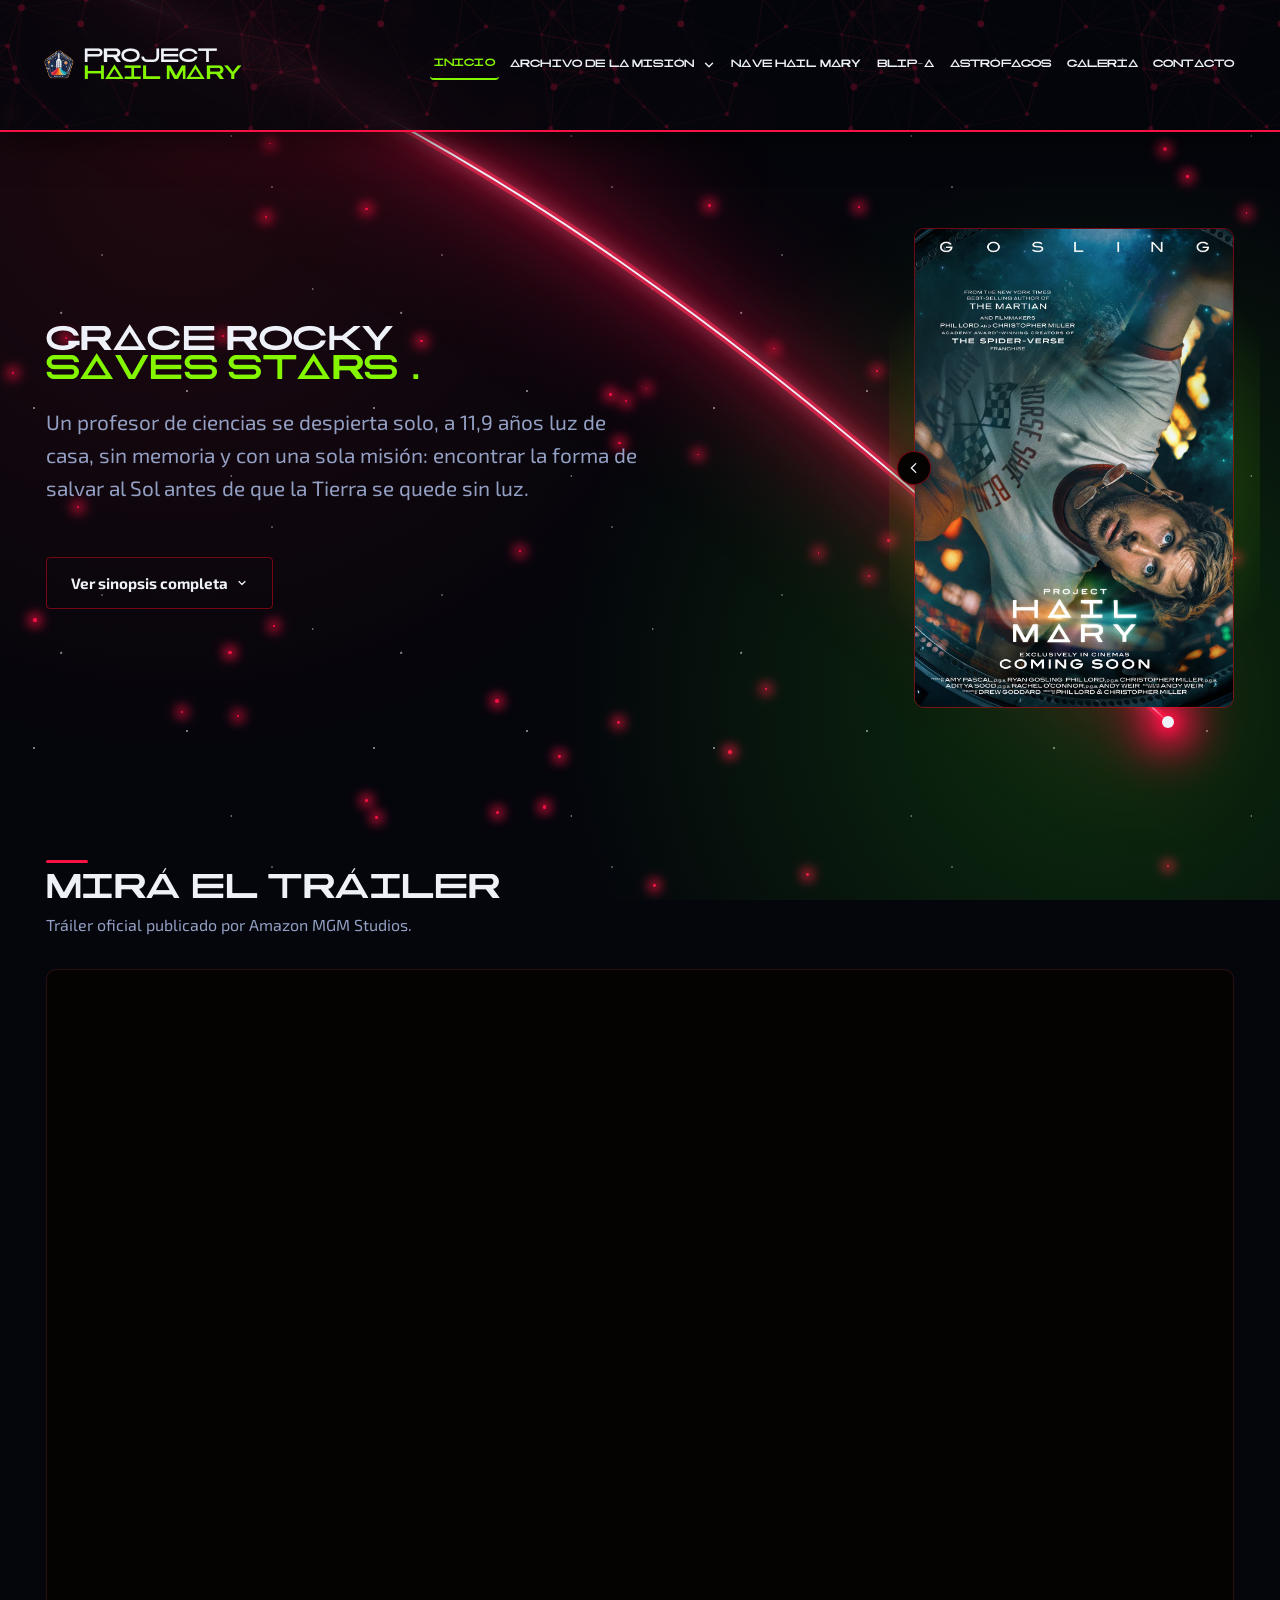
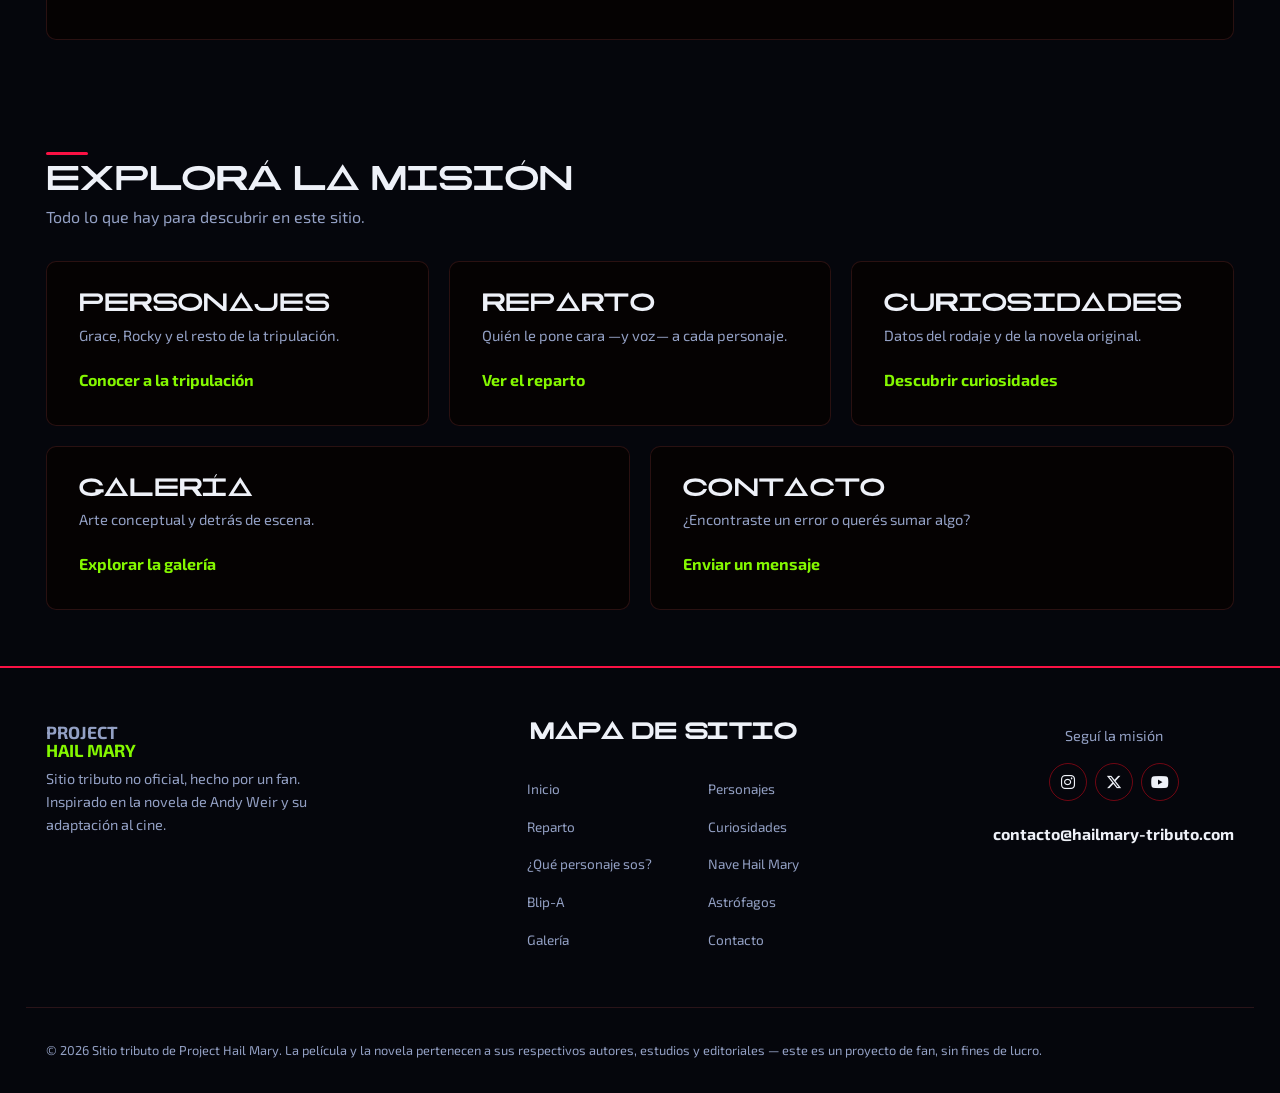
==== commit 7649a334: "Add files via upload" ====
--- a/index.html
+++ b/index.html
@@ -34,7 +34,7 @@
        la misma identidad y navegación en todo el sitio. -->
   <header class="site-header">
     <div class="container header-inner">
-      <a href="index.html" class="logo"><img src="img/iconos/logo.webp" alt="" class="logo__badge">PROJECT <span>HAIL MARY</span></a>
+      <h1 class="logo-heading" style="display: contents;"><a href="index.html" class="logo"><img src="img/iconos/logo.webp" alt="" class="logo__badge">PROJECT <span>HAIL MARY</span></a></h1>
 
       <button class="menu-toggle" id="menu-toggle" type="button" aria-expanded="false" aria-controls="main-nav">
         <span class="menu-toggle__bar"></span>
@@ -101,7 +101,7 @@
     <section class="hero">
       <div class="container hero__inner">
         <div class="hero__content">
-          <h1 class="hero__title">Grace Rocky <br><span class="hero__title-accent">saves stars.</span></h1>
+          <h2 class="hero__title">Grace Rocky <br><span class="hero__title-accent">saves stars.</span></h2>
           <p class="hero__intro">Un profesor de ciencias se despierta solo, a 11,9 años luz de casa, sin memoria y con una sola misión: encontrar la forma de salvar al Sol antes de que la Tierra se quede sin luz.</p>
 
           <!-- Sinopsis extendida, plegada por defecto. Mismo
--- a/css/styles.css
+++ b/css/styles.css
@@ -104,8 +104,12 @@
 }
 main.content-solid > *:not(.page-banner) {
   background-color: rgba(17, 3, 3, 0.4);
-  backdrop-filter: blur(2px);
   flex-grow: 1;
+}
+@media (min-width: 1024px) {
+  main.content-solid > *:not(.page-banner) {
+    backdrop-filter: blur(2px);
+  }
 }
 
 h1, h2, h3, h4, h5, h6 {
@@ -273,7 +277,6 @@
 .twinkle-star--glow.twinkle-star--petrova {
   background-color: var(--color-petrova);
   box-shadow: 0 0 12px 4px var(--color-petrova);
-  filter: blur(1px);
 }
 
 
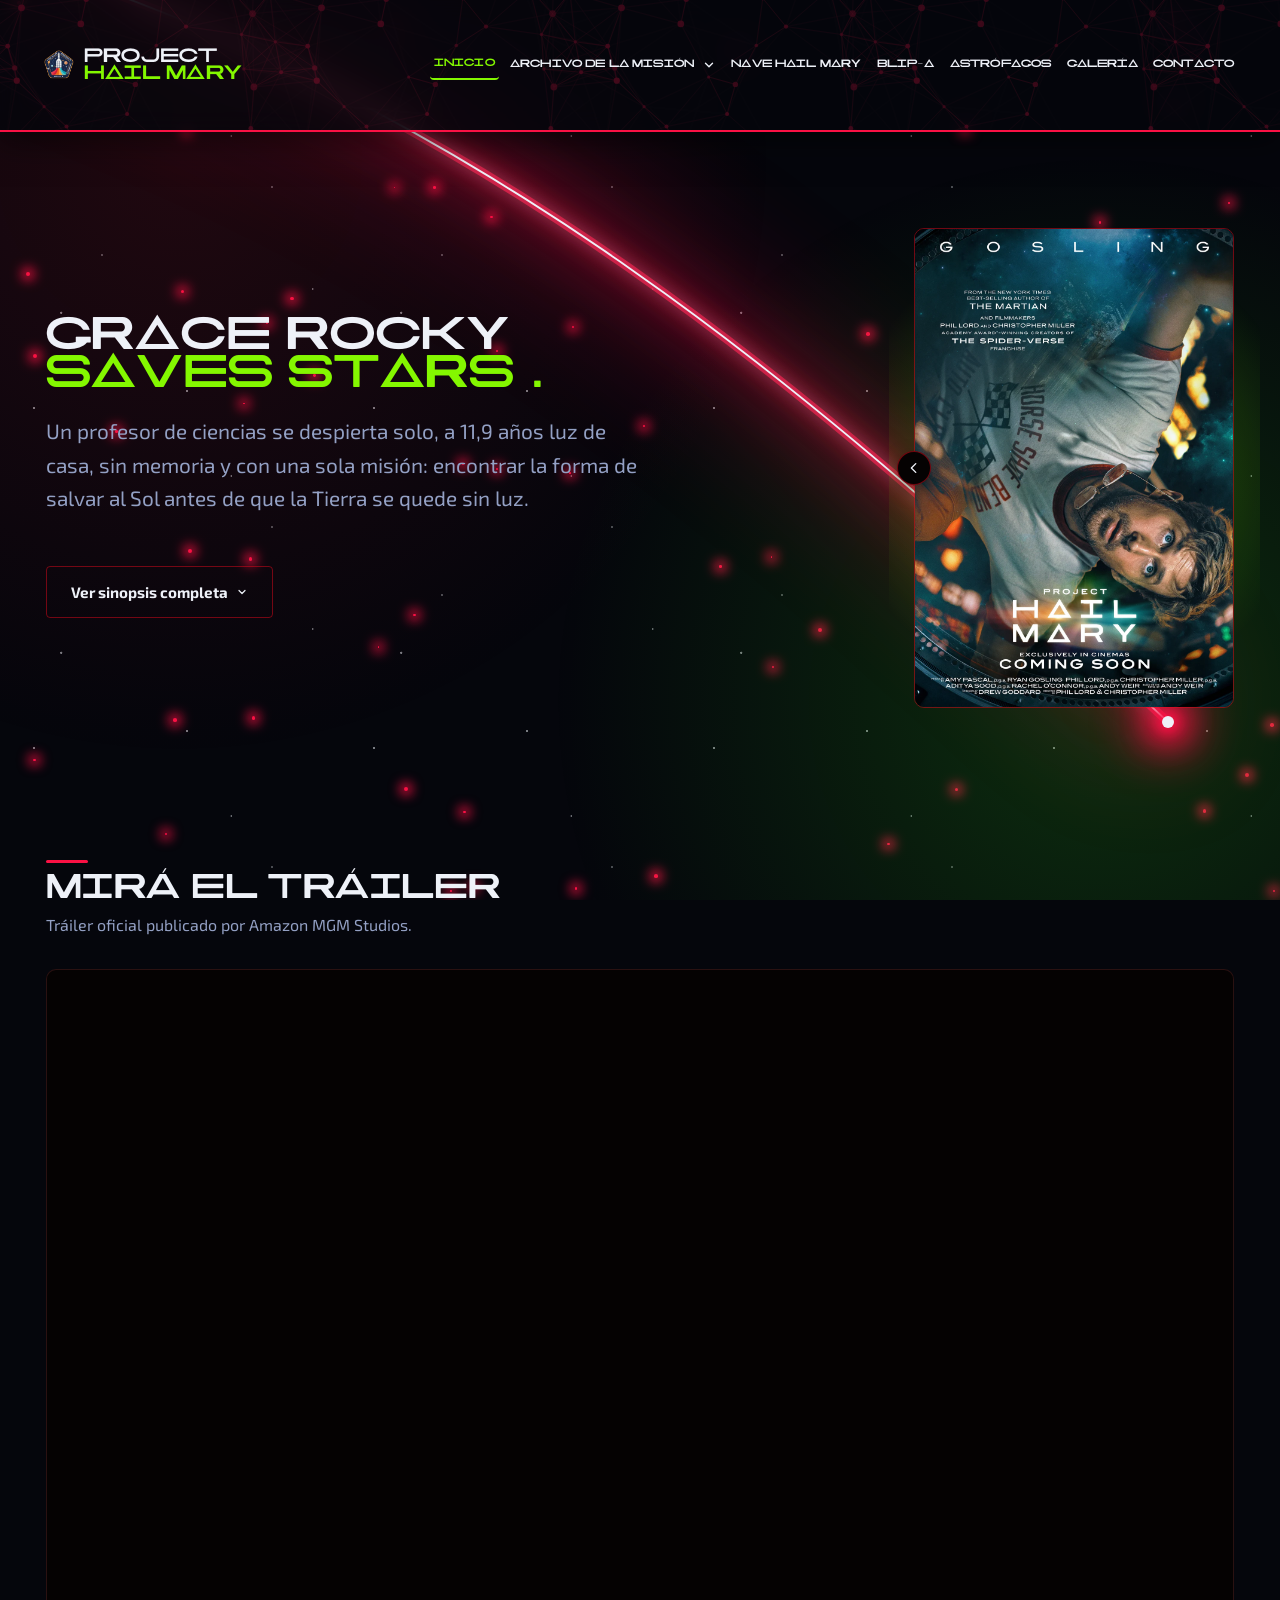
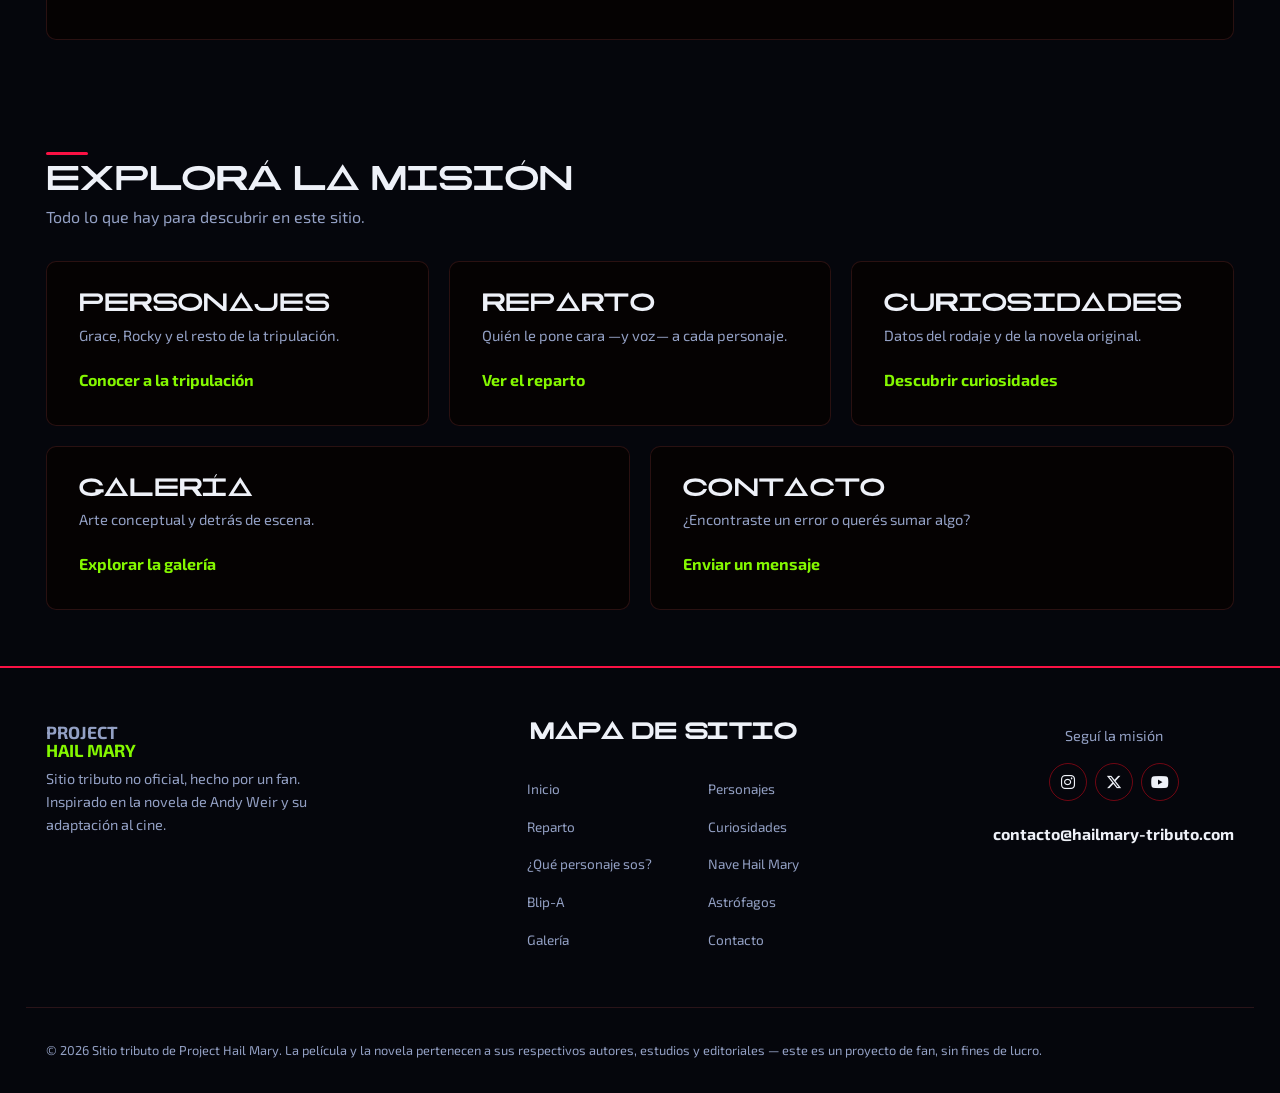
==== commit b1fca5bd: "Add files via upload" ====
--- a/index.html
+++ b/index.html
@@ -1,303 +1,303 @@
-<!DOCTYPE html>
-<html lang="es">
-<head>
-  <meta charset="UTF-8">
-  <meta name="viewport" content="width=device-width, initial-scale=1.0">
-  <title>Project Hail Mary — Sitio tributo</title>
-  <meta name="description" content="Sitio tributo no oficial de Project Hail Mary (2026): sinopsis, personajes, reparto, curiosidades y galería.">
-
-  <!-- Tipografía Exo 2 desde Google Fonts, como pide la guía de estilo -->
-  <link rel="preconnect" href="https://fonts.googleapis.com">
-  <link rel="preconnect" href="https://fonts.gstatic.com" crossorigin>
-  <link href="https://fonts.googleapis.com/css2?family=Exo+2:wght@400;700&family=Montserrat:wght@500;700;800&display=swap" rel="stylesheet">
-
-  <link rel="icon" type="image/svg+xml" href="img/iconos/favicon.svg">
-
-  <!-- Font Awesome: solo para los íconos de redes sociales y los
-       de las tarjetas de Curiosidades (ver css/styles.css sección 14
-       y 11b). El resto de los íconos del sitio siguen siendo SVG
-       propios, para no depender de una librería externa más de lo
-       necesario. -->
-  <link rel="stylesheet" href="https://cdnjs.cloudflare.com/ajax/libs/font-awesome/6.7.2/css/all.min.css">
-  <link rel="stylesheet" href="css/reset.css">
-  <link rel="stylesheet" href="css/styles.css">
-</head>
-<body>
-
-  <!-- Enlace de accesibilidad: solo se ve si alguien navega con el teclado -->
-  <a class="skip-link" href="#main">Saltar al contenido principal</a>
-
-  <!-- ============ HEADER Y NAVEGACIÓN ============
-       Este bloque (header + nav + footer + script) se repite
-       igual en las 7 páginas del sitio, cambiando solo qué
-       link lleva aria-current="page". Es la forma de mantener
-       la misma identidad y navegación en todo el sitio. -->
-  <header class="site-header">
-    <div class="container header-inner">
-      <h1 class="logo-heading" style="display: contents;"><a href="index.html" class="logo"><img src="img/iconos/logo.webp" alt="" class="logo__badge">PROJECT <span>HAIL MARY</span></a></h1>
-
-      <button class="menu-toggle" id="menu-toggle" type="button" aria-expanded="false" aria-controls="main-nav">
-        <span class="menu-toggle__bar"></span>
-        <span class="menu-toggle__bar"></span>
-        <span class="menu-toggle__bar"></span>
-        <span class="visually-hidden">Abrir menú de navegación</span>
-      </button>
-
-      <nav class="main-nav" id="main-nav" aria-label="Navegación principal">
-        <ul class="nav-list">
-          <li><a href="index.html" class="nav-link" aria-current="page">Inicio</a></li>
-          <li class="nav-item--dropdown">
-            <button class="nav-link dropdown-toggle" id="dropdown-toggle" type="button" aria-expanded="false" aria-haspopup="true" aria-controls="dropdown-menu">
-              Archivo de la misión
-              <svg class="dropdown-toggle__chevron" viewBox="0 0 16 16" fill="none" aria-hidden="true">
-                <path d="M4 6l4 4 4-4" stroke="currentColor" stroke-width="1.6" stroke-linecap="round" stroke-linejoin="round"/>
-              </svg>
-            </button>
-            <div class="dropdown-panel" id="dropdown-menu">
-              <ul class="dropdown-list">
-                <li><a href="personajes.html">Personajes</a></li>
-                <li><a href="reparto.html">Reparto</a></li>
-                <li><a href="curiosidades.html">Curiosidades</a></li>
-                <li><a href="quiz.html">¿Qué personaje sos?</a></li>
-              </ul>
-            </div>
-          </li>
-          <li><a href="nave.html" class="nav-link">Nave Hail Mary</a></li>
-          <li><a href="blip-a.html" class="nav-link">Blip-A</a></li>
-          <li><a href="astrofagos.html" class="nav-link">Astrófagos</a></li>
-          <li><a href="galeria.html" class="nav-link">Galería</a></li>
-          <li><a href="contacto.html" class="nav-link">Contacto</a></li>
-        </ul>
-      </nav>
-    </div>
-  </header>
-
-  <main id="main" class="starfield">
-    <!-- Señal luminosa de fondo: un trazado SVG curvo que cruza
-         el centro del Hero de arriba hacia abajo, hasta un punto
-         brillante (la "estrella"). Se dibuja DOS veces con la
-         misma forma (mismo "d"): una capa gruesa y difuminada
-         para el resplandor, y una capa fina y clara encima para
-         el "núcleo" brillante — el mismo truco que usan los
-         carteles de neón en CSS. Ver .signal-arc en
-         css/styles.css sección 7.1 -->
-    <!-- Contenedor del arco y la punta del cometa -->
-    <div class="signal-arc-wrapper" aria-hidden="true">
-      <svg class="signal-arc" viewBox="0 0 1000 640" preserveAspectRatio="none">
-        <path
-          class="signal-arc__path signal-arc__path--glow"
-          d="M 20 20 C 420 150, 700 400, 960 640"
-          fill="none" />
-        <path
-          class="signal-arc__path signal-arc__path--core"
-          d="M 20 20 C 420 150, 700 400, 960 640"
-          fill="none" />
-      </svg>
-      <!-- Nueva punta del cometa en HTML puro para que no se deforme -->
-      <div class="signal-arc-tip"></div>
-    </div>
-
-    <!-- ============ HERO ============ -->
-    <section class="hero">
-      <div class="container hero__inner">
-        <div class="hero__content">
-          <h2 class="hero__title">Grace Rocky <br><span class="hero__title-accent">saves stars.</span></h2>
-          <p class="hero__intro">Un profesor de ciencias se despierta solo, a 11,9 años luz de casa, sin memoria y con una sola misión: encontrar la forma de salvar al Sol antes de que la Tierra se quede sin luz.</p>
-
-          <!-- Sinopsis extendida, plegada por defecto. Mismo
-               mecanismo que el "Leer más" de Personajes/Reparto
-               (toggleOpenState en main.js): el botón agrega/quita
-               data-expanded="true" acá arriba, y el CSS hace el
-               resto (ver css/styles.css sección 7.1b). -->
-          <div class="hero__synopsis" data-expanded="false">
-            <div class="hero__synopsis-full" id="hero-synopsis-full">
-              <div class="hero__synopsis-full-inner">
-                <div class="prose">
-                  <h3>Un sol que se apaga</h3>
-                  <p>Años atrás, los astrónomos detectaron que el Sol estaba perdiendo energía a un ritmo alarmante, producto de un microorganismo extraterrestre bautizado <strong>Astrophage</strong>. Si nadie encuentra una solución, el planeta se enfría y la vida tal como la conocemos se termina. Frente a esa amenaza, un grupo internacional reúne recursos, ciencia y desesperación para construir la <strong>Hail Mary</strong>: una nave de un solo viaje hacia otra estrella que, misteriosamente, no está siendo afectada.</p>
-
-                  <h3>Un aliado inesperado</h3>
-                  <p><strong>Grace</strong> no está solo. En el otro extremo del sistema estelar se cruza con <strong>Rocky</strong>, un ingeniero alienígena que enfrenta exactamente el mismo problema con su propio sol. Sin idioma en común al principio, ambos empiezan a comunicarse a base de ensayo, error y música —y de ahí nace una de las amistades más particulares de la ciencia ficción reciente.</p>
-
-                  <h3>Contra el reloj</h3>
-                  <p>Con recursos limitados, sin el resto de la tripulación original y con la Tierra observando desde una distancia imposible de acortar, <strong>Grace</strong> tiene que apoyarse en su formación científica —y en <strong>Rocky</strong>— para encontrar una respuesta antes de que se acabe el tiempo.</p>
-                </div>
-              </div>
-            </div>
-
-            <button class="btn btn--secondary hero__synopsis-toggle" type="button" aria-expanded="false" aria-controls="hero-synopsis-full">
-              <span class="js-toggle-label" data-open-text="Ver menos" data-closed-text="Ver sinopsis completa">Ver sinopsis completa</span>
-              <svg class="hero__synopsis-toggle-icon" viewBox="0 0 16 16" fill="none" aria-hidden="true">
-                <path d="M4 6l4 4 4-4" stroke="currentColor" stroke-width="1.6" stroke-linecap="round" stroke-linejoin="round"/>
-              </svg>
-            </button>
-          </div>
-        </div>
-
-        <div class="hero__visual">
-           <!--Resplandor animado detrás del afiche: es el único
-               elemento del sitio con una animación "automática",
-               a propósito, para no sobrecargar la página. -->
-          <div class="hero__poster-glow" aria-hidden="true"></div>
-
-          <!-- Widget del afiche: carrusel automático + panel de
-               información que se despliega con la flecha del
-               borde izquierdo. Los dos viven acá adentro porque
-               comparten el mismo espacio (ver css/styles.css,
-               sección 5b, y la función initPosterWidget en
-               main.js). -->
-          <div class="poster-widget" id="poster-widget">
-            <button class="poster-widget__handle" type="button" aria-expanded="false" aria-controls="poster-info-panel" aria-label="Ver información de la película">
-              <svg class="poster-widget__handle-icon" viewBox="0 0 16 16" fill="none" aria-hidden="true">
-                <path d="M10 3l-5 5 5 5" stroke="currentColor" stroke-width="1.6" stroke-linecap="round" stroke-linejoin="round"/>
-              </svg>
-            </button>
-
-            <div class="hero__poster-frame">
-              <div class="poster-carousel" id="poster-carousel">
-                <img class="poster-carousel__slide is-active" src="img/hero/poster.webp" alt="Afiche oficial de Project Hail Mary" width="600" height="900">
-                <img class="poster-carousel__slide" src="img/hero/poster-alt-3.webp" alt="Afiche oficial de Project Hail Mary — versión IMAX 70mm" loading="lazy">
-                <img class="poster-carousel__slide" src="img/hero/poster-alt-4.webp" alt="Afiche oficial de Project Hail Mary — versión 4DX" loading="lazy">
-                <img class="poster-carousel__slide" src="img/hero/poster-alt-5.webp" alt="Afiche oficial de Project Hail Mary — versión internacional" loading="lazy">
-              </div>
-            </div>
-
-            <div class="poster-widget__panel" id="poster-info-panel">
-              <p class="poster-widget__panel-title">Ficha de la película</p>
-              <dl class="poster-info">
-                <div class="poster-info__item">
-                  <dt><i class="fa-brands fa-imdb" aria-hidden="true"></i> IMDb</dt>
-                  <dd>8.3 / 10</dd>
-                </div>
-                <div class="poster-info__item">
-                  <dt><i class="fa-solid fa-clapperboard" aria-hidden="true"></i> Letterboxd</dt>
-                  <dd>4.3 / 5</dd>
-                </div>
-                <div class="poster-info__item">
-                  <dt><i class="fa-regular fa-clock" aria-hidden="true"></i> Duración</dt>
-                  <dd>2 h 36 min</dd>
-                </div>
-                <div class="poster-info__item">
-                  <dt><i class="fa-regular fa-calendar" aria-hidden="true"></i> Estreno</dt>
-                  <dd>20 de marzo de 2026</dd>
-                </div>
-              </dl>
-              <ul class="poster-info__tags">
-                <li>Drama</li>
-                <li>Ciencia ficción</li>
-                <li>Thriller</li>
-              </ul>
-            </div>
-          </div>
-        </div>
-      </div>
-    </section>
-
-    <!-- ============ TRÁILER ============ -->
-    <section class="trailer">
-      <div class="container">
-        <div class="section-heading">
-          <h2 class="heading-mark">Mirá el tráiler</h2>
-          <p class="section-heading__text">Tráiler oficial publicado por Amazon MGM Studios.</p>
-        </div>
-
-        <!-- Contenedor con proporción 16:9 fija: el iframe se
-             estira dentro sin deformarse en ningún tamaño de
-             pantalla (ver comentario en css/styles.css, sección 6). -->
-        <div class="trailer__frame">
-          <iframe width="560" height="315" src="https://www.youtube.com/embed/5VYsnngkS_U?si=FSV9WULi2g3EPHHR" title="YouTube video player" frameborder="0" allow="accelerometer; autoplay; clipboard-write; encrypted-media; gyroscope; picture-in-picture; web-share" referrerpolicy="strict-origin-when-cross-origin" allowfullscreen></iframe>
-        </div>
-      </div>
-    </section>
-
-    <!-- ============ ACCESOS RÁPIDOS ============ -->
-    <section class="quick-access">
-      <div class="container">
-        <div class="section-heading">
-          <h2 class="heading-mark">Explorá la misión</h2>
-          <p class="section-heading__text">Todo lo que hay para descubrir en este sitio.</p>
-        </div>
-
-        <div class="quick-access__grid">
-          <a href="personajes.html" class="quick-access__card">
-            <h3 class="quick-access__card-title">Personajes</h3>
-            <p class="quick-access__card-text">Grace, Rocky y el resto de la tripulación.</p>
-            <span class="quick-access__card-link">Conocer a la tripulación</span>
-          </a>
-
-          <a href="reparto.html" class="quick-access__card">
-            <h3 class="quick-access__card-title">Reparto</h3>
-            <p class="quick-access__card-text">Quién le pone cara —y voz— a cada personaje.</p>
-            <span class="quick-access__card-link">Ver el reparto</span>
-          </a>
-
-          <a href="curiosidades.html" class="quick-access__card">
-            <h3 class="quick-access__card-title">Curiosidades</h3>
-            <p class="quick-access__card-text">Datos del rodaje y de la novela original.</p>
-            <span class="quick-access__card-link">Descubrir curiosidades</span>
-          </a>
-
-          <a href="galeria.html" class="quick-access__card">
-            <h3 class="quick-access__card-title">Galería</h3>
-            <p class="quick-access__card-text">Arte conceptual y detrás de escena.</p>
-            <span class="quick-access__card-link">Explorar la galería</span>
-          </a>
-
-          <a href="contacto.html" class="quick-access__card">
-            <h3 class="quick-access__card-title">Contacto</h3>
-            <p class="quick-access__card-text">¿Encontraste un error o querés sumar algo?</p>
-            <span class="quick-access__card-link">Enviar un mensaje</span>
-          </a>
-        </div>
-      </div>
-    </section>
-
-  </main>
-
-  <!-- ============ FOOTER ============ -->
-  <footer class="site-footer starfield">
-    <div class="container footer-inner">
-      <div class="footer-brand">
-        <p class="footer-logo">PROJECT <span>HAIL MARY</span></p>
-        <p class="footer-tagline">Sitio tributo no oficial, hecho por un fan. Inspirado en la novela de Andy Weir y su adaptación al cine.</p>
-      </div>
-
-      <nav class="footer-nav" aria-label="Navegación secundaria">
-        <h4 class="footer-nav__title">Mapa de sitio</h4>
-        <ul class="footer-nav__links">
-          <li><a href="index.html">Inicio</a></li>
-          <li><a href="personajes.html">Personajes</a></li>
-          <li><a href="reparto.html">Reparto</a></li>
-          <li><a href="curiosidades.html">Curiosidades</a></li>
-          <li><a href="quiz.html">¿Qué personaje sos?</a></li>
-          <li><a href="nave.html">Nave Hail Mary</a></li>
-          <li><a href="blip-a.html">Blip-A</a></li>
-          <li><a href="astrofagos.html">Astrófagos</a></li>
-          <li><a href="galeria.html">Galería</a></li>
-          <li><a href="contacto.html">Contacto</a></li>
-        </ul>
-      </nav>
-
-      <div class="footer-social">
-        <p>Seguí la misión</p>
-        <div class="social-links">
-          <a href="#" class="social-links__link" aria-label="Instagram"><i class="fa-brands fa-instagram" aria-hidden="true"></i></a>
-          <a href="#" class="social-links__link" aria-label="X (Twitter)"><i class="fa-brands fa-x-twitter" aria-hidden="true"></i></a>
-          <a href="#" class="social-links__link" aria-label="YouTube"><i class="fa-brands fa-youtube" aria-hidden="true"></i></a>
-        </div>
-        <a href="mailto:contacto@hailmary-tributo.com" class="footer-email">contacto@hailmary-tributo.com</a>
-      </div>
-    </div>
-
-    <div class="container footer-bottom">
-      <p>&copy; 2026 Sitio tributo de Project Hail Mary. La película y la novela pertenecen a sus respectivos autores, estudios y editoriales — este es un proyecto de fan, sin fines de lucro.</p>
-    </div>
-  </footer>
-
-  <script src="js/main.js"></script>
-</body>
-</html>
-
-
-
-
+<!DOCTYPE html>
+<html lang="es">
+<head>
+  <meta charset="UTF-8">
+  <meta name="viewport" content="width=device-width, initial-scale=1.0">
+  <title>Project Hail Mary — Sitio tributo</title>
+  <meta name="description" content="Sitio tributo no oficial de Project Hail Mary (2026): sinopsis, personajes, reparto, curiosidades y galería.">
+
+  <!-- Tipografía Exo 2 desde Google Fonts, como pide la guía de estilo -->
+  <link rel="preconnect" href="https://fonts.googleapis.com">
+  <link rel="preconnect" href="https://fonts.gstatic.com" crossorigin>
+  <link href="https://fonts.googleapis.com/css2?family=Exo+2:wght@400;700&family=Montserrat:wght@500;700;800&display=swap" rel="stylesheet">
+
+  <link rel="icon" type="image/webp" href="img/iconos/logo.webp">
+
+  <!-- Font Awesome: solo para los íconos de redes sociales y los
+       de las tarjetas de Curiosidades (ver css/styles.css sección 14
+       y 11b). El resto de los íconos del sitio siguen siendo SVG
+       propios, para no depender de una librería externa más de lo
+       necesario. -->
+  <link rel="stylesheet" href="https://cdnjs.cloudflare.com/ajax/libs/font-awesome/6.7.2/css/all.min.css">
+  <link rel="stylesheet" href="css/reset.css">
+  <link rel="stylesheet" href="css/styles.css">
+</head>
+<body>
+
+  <!-- Enlace de accesibilidad: solo se ve si alguien navega con el teclado -->
+  <a class="skip-link" href="#main">Saltar al contenido principal</a>
+
+  <!-- ============ HEADER Y NAVEGACIÓN ============
+       Este bloque (header + nav + footer + script) se repite
+       igual en las 7 páginas del sitio, cambiando solo qué
+       link lleva aria-current="page". Es la forma de mantener
+       la misma identidad y navegación en todo el sitio. -->
+  <header class="site-header">
+    <div class="container header-inner">
+      <h1 class="logo-heading" style="display: contents;"><a href="index.html" class="logo"><img src="img/iconos/logo.webp" alt="" class="logo__badge">PROJECT <span>HAIL MARY</span></a></h1>
+
+      <button class="menu-toggle" id="menu-toggle" type="button" aria-expanded="false" aria-controls="main-nav">
+        <span class="menu-toggle__bar"></span>
+        <span class="menu-toggle__bar"></span>
+        <span class="menu-toggle__bar"></span>
+        <span class="visually-hidden">Abrir menú de navegación</span>
+      </button>
+
+      <nav class="main-nav" id="main-nav" aria-label="Navegación principal">
+        <ul class="nav-list">
+          <li><a href="index.html" class="nav-link" aria-current="page">Inicio</a></li>
+          <li class="nav-item--dropdown">
+            <button class="nav-link dropdown-toggle" id="dropdown-toggle" type="button" aria-expanded="false" aria-haspopup="true" aria-controls="dropdown-menu">
+              Archivo de la misión
+              <svg class="dropdown-toggle__chevron" viewBox="0 0 16 16" fill="none" aria-hidden="true">
+                <path d="M4 6l4 4 4-4" stroke="currentColor" stroke-width="1.6" stroke-linecap="round" stroke-linejoin="round"/>
+              </svg>
+            </button>
+            <div class="dropdown-panel" id="dropdown-menu">
+              <ul class="dropdown-list">
+                <li><a href="personajes.html">Personajes</a></li>
+                <li><a href="reparto.html">Reparto</a></li>
+                <li><a href="curiosidades.html">Curiosidades</a></li>
+                <li><a href="quiz.html">¿Qué personaje sos?</a></li>
+              </ul>
+            </div>
+          </li>
+          <li><a href="nave.html" class="nav-link">Nave Hail Mary</a></li>
+          <li><a href="blip-a.html" class="nav-link">Blip-A</a></li>
+          <li><a href="astrofagos.html" class="nav-link">Astrófagos</a></li>
+          <li><a href="galeria.html" class="nav-link">Galería</a></li>
+          <li><a href="contacto.html" class="nav-link">Contacto</a></li>
+        </ul>
+      </nav>
+    </div>
+  </header>
+
+  <main id="main" class="starfield">
+    <!-- Señal luminosa de fondo: un trazado SVG curvo que cruza
+         el centro del Hero de arriba hacia abajo, hasta un punto
+         brillante (la "estrella"). Se dibuja DOS veces con la
+         misma forma (mismo "d"): una capa gruesa y difuminada
+         para el resplandor, y una capa fina y clara encima para
+         el "núcleo" brillante — el mismo truco que usan los
+         carteles de neón en CSS. Ver .signal-arc en
+         css/styles.css sección 7.1 -->
+    <!-- Contenedor del arco y la punta del cometa -->
+    <div class="signal-arc-wrapper" aria-hidden="true">
+      <svg class="signal-arc" viewBox="0 0 1000 640" preserveAspectRatio="none">
+        <path
+          class="signal-arc__path signal-arc__path--glow"
+          d="M 20 20 C 420 150, 700 400, 960 640"
+          fill="none" />
+        <path
+          class="signal-arc__path signal-arc__path--core"
+          d="M 20 20 C 420 150, 700 400, 960 640"
+          fill="none" />
+      </svg>
+      <!-- Nueva punta del cometa en HTML puro para que no se deforme -->
+      <div class="signal-arc-tip"></div>
+    </div>
+
+    <!-- ============ HERO ============ -->
+    <section class="hero">
+      <div class="container hero__inner">
+        <div class="hero__content">
+          <h2 class="hero__title">Grace Rocky <br><span class="hero__title-accent">saves stars.</span></h2>
+          <p class="hero__intro">Un profesor de ciencias se despierta solo, a 11,9 años luz de casa, sin memoria y con una sola misión: encontrar la forma de salvar al Sol antes de que la Tierra se quede sin luz.</p>
+
+          <!-- Sinopsis extendida, plegada por defecto. Mismo
+               mecanismo que el "Leer más" de Personajes/Reparto
+               (toggleOpenState en main.js): el botón agrega/quita
+               data-expanded="true" acá arriba, y el CSS hace el
+               resto (ver css/styles.css sección 7.1b). -->
+          <div class="hero__synopsis" data-expanded="false">
+            <div class="hero__synopsis-full" id="hero-synopsis-full">
+              <div class="hero__synopsis-full-inner">
+                <div class="prose">
+                  <h3>Un sol que se apaga</h3>
+                  <p>Años atrás, los astrónomos detectaron que el Sol estaba perdiendo energía a un ritmo alarmante, producto de un microorganismo extraterrestre bautizado <strong>Astrophage</strong>. Si nadie encuentra una solución, el planeta se enfría y la vida tal como la conocemos se termina. Frente a esa amenaza, un grupo internacional reúne recursos, ciencia y desesperación para construir la <strong>Hail Mary</strong>: una nave de un solo viaje hacia otra estrella que, misteriosamente, no está siendo afectada.</p>
+
+                  <h3>Un aliado inesperado</h3>
+                  <p><strong>Grace</strong> no está solo. En el otro extremo del sistema estelar se cruza con <strong>Rocky</strong>, un ingeniero alienígena que enfrenta exactamente el mismo problema con su propio sol. Sin idioma en común al principio, ambos empiezan a comunicarse a base de ensayo, error y música —y de ahí nace una de las amistades más particulares de la ciencia ficción reciente.</p>
+
+                  <h3>Contra el reloj</h3>
+                  <p>Con recursos limitados, sin el resto de la tripulación original y con la Tierra observando desde una distancia imposible de acortar, <strong>Grace</strong> tiene que apoyarse en su formación científica —y en <strong>Rocky</strong>— para encontrar una respuesta antes de que se acabe el tiempo.</p>
+                </div>
+              </div>
+            </div>
+
+            <button class="btn btn--secondary hero__synopsis-toggle" type="button" aria-expanded="false" aria-controls="hero-synopsis-full">
+              <span class="js-toggle-label" data-open-text="Ver menos" data-closed-text="Ver sinopsis completa">Ver sinopsis completa</span>
+              <svg class="hero__synopsis-toggle-icon" viewBox="0 0 16 16" fill="none" aria-hidden="true">
+                <path d="M4 6l4 4 4-4" stroke="currentColor" stroke-width="1.6" stroke-linecap="round" stroke-linejoin="round"/>
+              </svg>
+            </button>
+          </div>
+        </div>
+
+        <div class="hero__visual">
+           <!--Resplandor animado detrás del afiche: es el único
+               elemento del sitio con una animación "automática",
+               a propósito, para no sobrecargar la página. -->
+          <div class="hero__poster-glow" aria-hidden="true"></div>
+
+          <!-- Widget del afiche: carrusel automático + panel de
+               información que se despliega con la flecha del
+               borde izquierdo. Los dos viven acá adentro porque
+               comparten el mismo espacio (ver css/styles.css,
+               sección 5b, y la función initPosterWidget en
+               main.js). -->
+          <div class="poster-widget" id="poster-widget">
+            <button class="poster-widget__handle" type="button" aria-expanded="false" aria-controls="poster-info-panel" aria-label="Ver información de la película">
+              <svg class="poster-widget__handle-icon" viewBox="0 0 16 16" fill="none" aria-hidden="true">
+                <path d="M10 3l-5 5 5 5" stroke="currentColor" stroke-width="1.6" stroke-linecap="round" stroke-linejoin="round"/>
+              </svg>
+            </button>
+
+            <div class="hero__poster-frame">
+              <div class="poster-carousel" id="poster-carousel">
+                <img class="poster-carousel__slide is-active" src="img/hero/poster.webp" alt="Afiche oficial de Project Hail Mary" width="600" height="900">
+                <img class="poster-carousel__slide" src="img/hero/poster-alt-3.webp" alt="Afiche oficial de Project Hail Mary — versión IMAX 70mm" loading="lazy">
+                <img class="poster-carousel__slide" src="img/hero/poster-alt-4.webp" alt="Afiche oficial de Project Hail Mary — versión 4DX" loading="lazy">
+                <img class="poster-carousel__slide" src="img/hero/poster-alt-5.webp" alt="Afiche oficial de Project Hail Mary — versión internacional" loading="lazy">
+              </div>
+            </div>
+
+            <div class="poster-widget__panel" id="poster-info-panel">
+              <p class="poster-widget__panel-title">Ficha de la película</p>
+              <dl class="poster-info">
+                <div class="poster-info__item">
+                  <dt><i class="fa-brands fa-imdb" aria-hidden="true"></i> IMDb</dt>
+                  <dd>8.3 / 10</dd>
+                </div>
+                <div class="poster-info__item">
+                  <dt><i class="fa-solid fa-clapperboard" aria-hidden="true"></i> Letterboxd</dt>
+                  <dd>4.3 / 5</dd>
+                </div>
+                <div class="poster-info__item">
+                  <dt><i class="fa-regular fa-clock" aria-hidden="true"></i> Duración</dt>
+                  <dd>2 h 36 min</dd>
+                </div>
+                <div class="poster-info__item">
+                  <dt><i class="fa-regular fa-calendar" aria-hidden="true"></i> Estreno</dt>
+                  <dd>20 de marzo de 2026</dd>
+                </div>
+              </dl>
+              <ul class="poster-info__tags">
+                <li>Drama</li>
+                <li>Ciencia ficción</li>
+                <li>Thriller</li>
+              </ul>
+            </div>
+          </div>
+        </div>
+      </div>
+    </section>
+
+    <!-- ============ TRÁILER ============ -->
+    <section class="trailer">
+      <div class="container">
+        <div class="section-heading">
+          <h2 class="heading-mark">Mirá el tráiler</h2>
+          <p class="section-heading__text">Tráiler oficial publicado por Amazon MGM Studios.</p>
+        </div>
+
+        <!-- Contenedor con proporción 16:9 fija: el iframe se
+             estira dentro sin deformarse en ningún tamaño de
+             pantalla (ver comentario en css/styles.css, sección 6). -->
+        <div class="trailer__frame">
+          <iframe width="560" height="315" src="https://www.youtube.com/embed/5VYsnngkS_U?si=FSV9WULi2g3EPHHR" title="YouTube video player" frameborder="0" allow="accelerometer; autoplay; clipboard-write; encrypted-media; gyroscope; picture-in-picture; web-share" referrerpolicy="strict-origin-when-cross-origin" allowfullscreen></iframe>
+        </div>
+      </div>
+    </section>
+
+    <!-- ============ ACCESOS RÁPIDOS ============ -->
+    <section class="quick-access">
+      <div class="container">
+        <div class="section-heading">
+          <h2 class="heading-mark">Explorá la misión</h2>
+          <p class="section-heading__text">Todo lo que hay para descubrir en este sitio.</p>
+        </div>
+
+        <div class="quick-access__grid">
+          <a href="personajes.html" class="quick-access__card">
+            <h3 class="quick-access__card-title">Personajes</h3>
+            <p class="quick-access__card-text">Grace, Rocky y el resto de la tripulación.</p>
+            <span class="quick-access__card-link">Conocer a la tripulación</span>
+          </a>
+
+          <a href="reparto.html" class="quick-access__card">
+            <h3 class="quick-access__card-title">Reparto</h3>
+            <p class="quick-access__card-text">Quién le pone cara —y voz— a cada personaje.</p>
+            <span class="quick-access__card-link">Ver el reparto</span>
+          </a>
+
+          <a href="curiosidades.html" class="quick-access__card">
+            <h3 class="quick-access__card-title">Curiosidades</h3>
+            <p class="quick-access__card-text">Datos del rodaje y de la novela original.</p>
+            <span class="quick-access__card-link">Descubrir curiosidades</span>
+          </a>
+
+          <a href="galeria.html" class="quick-access__card">
+            <h3 class="quick-access__card-title">Galería</h3>
+            <p class="quick-access__card-text">Arte conceptual y detrás de escena.</p>
+            <span class="quick-access__card-link">Explorar la galería</span>
+          </a>
+
+          <a href="contacto.html" class="quick-access__card">
+            <h3 class="quick-access__card-title">Contacto</h3>
+            <p class="quick-access__card-text">¿Encontraste un error o querés sumar algo?</p>
+            <span class="quick-access__card-link">Enviar un mensaje</span>
+          </a>
+        </div>
+      </div>
+    </section>
+
+  </main>
+
+  <!-- ============ FOOTER ============ -->
+  <footer class="site-footer starfield">
+    <div class="container footer-inner">
+      <div class="footer-brand">
+        <p class="footer-logo">PROJECT <span>HAIL MARY</span></p>
+        <p class="footer-tagline">Sitio tributo no oficial, hecho por un fan. Inspirado en la novela de Andy Weir y su adaptación al cine.</p>
+      </div>
+
+      <nav class="footer-nav" aria-label="Navegación secundaria">
+        <h4 class="footer-nav__title">Mapa de sitio</h4>
+        <ul class="footer-nav__links">
+          <li><a href="index.html">Inicio</a></li>
+          <li><a href="personajes.html">Personajes</a></li>
+          <li><a href="reparto.html">Reparto</a></li>
+          <li><a href="curiosidades.html">Curiosidades</a></li>
+          <li><a href="quiz.html">¿Qué personaje sos?</a></li>
+          <li><a href="nave.html">Nave Hail Mary</a></li>
+          <li><a href="blip-a.html">Blip-A</a></li>
+          <li><a href="astrofagos.html">Astrófagos</a></li>
+          <li><a href="galeria.html">Galería</a></li>
+          <li><a href="contacto.html">Contacto</a></li>
+        </ul>
+      </nav>
+
+      <div class="footer-social">
+        <p>Seguí la misión</p>
+        <div class="social-links">
+          <a href="#" class="social-links__link" aria-label="Instagram"><i class="fa-brands fa-instagram" aria-hidden="true"></i></a>
+          <a href="#" class="social-links__link" aria-label="X (Twitter)"><i class="fa-brands fa-x-twitter" aria-hidden="true"></i></a>
+          <a href="#" class="social-links__link" aria-label="YouTube"><i class="fa-brands fa-youtube" aria-hidden="true"></i></a>
+        </div>
+        <a href="mailto:contacto@hailmary-tributo.com" class="footer-email">contacto@hailmary-tributo.com</a>
+      </div>
+    </div>
+
+    <div class="container footer-bottom">
+      <p>&copy; 2026 Sitio tributo de Project Hail Mary. La película y la novela pertenecen a sus respectivos autores, estudios y editoriales — este es un proyecto de fan, sin fines de lucro.</p>
+    </div>
+  </footer>
+
+  <script src="js/main.js"></script>
+</body>
+</html>
+
+
+
+
--- a/css/styles.css
+++ b/css/styles.css
@@ -596,6 +596,7 @@
 }
 
 .hero__title {
+  font-size: clamp(1.1rem, 0.7rem + 2.5vw, 2rem);
   margin-bottom: var(--space-sm);
 }
 .hero__title .hero__title-accent {
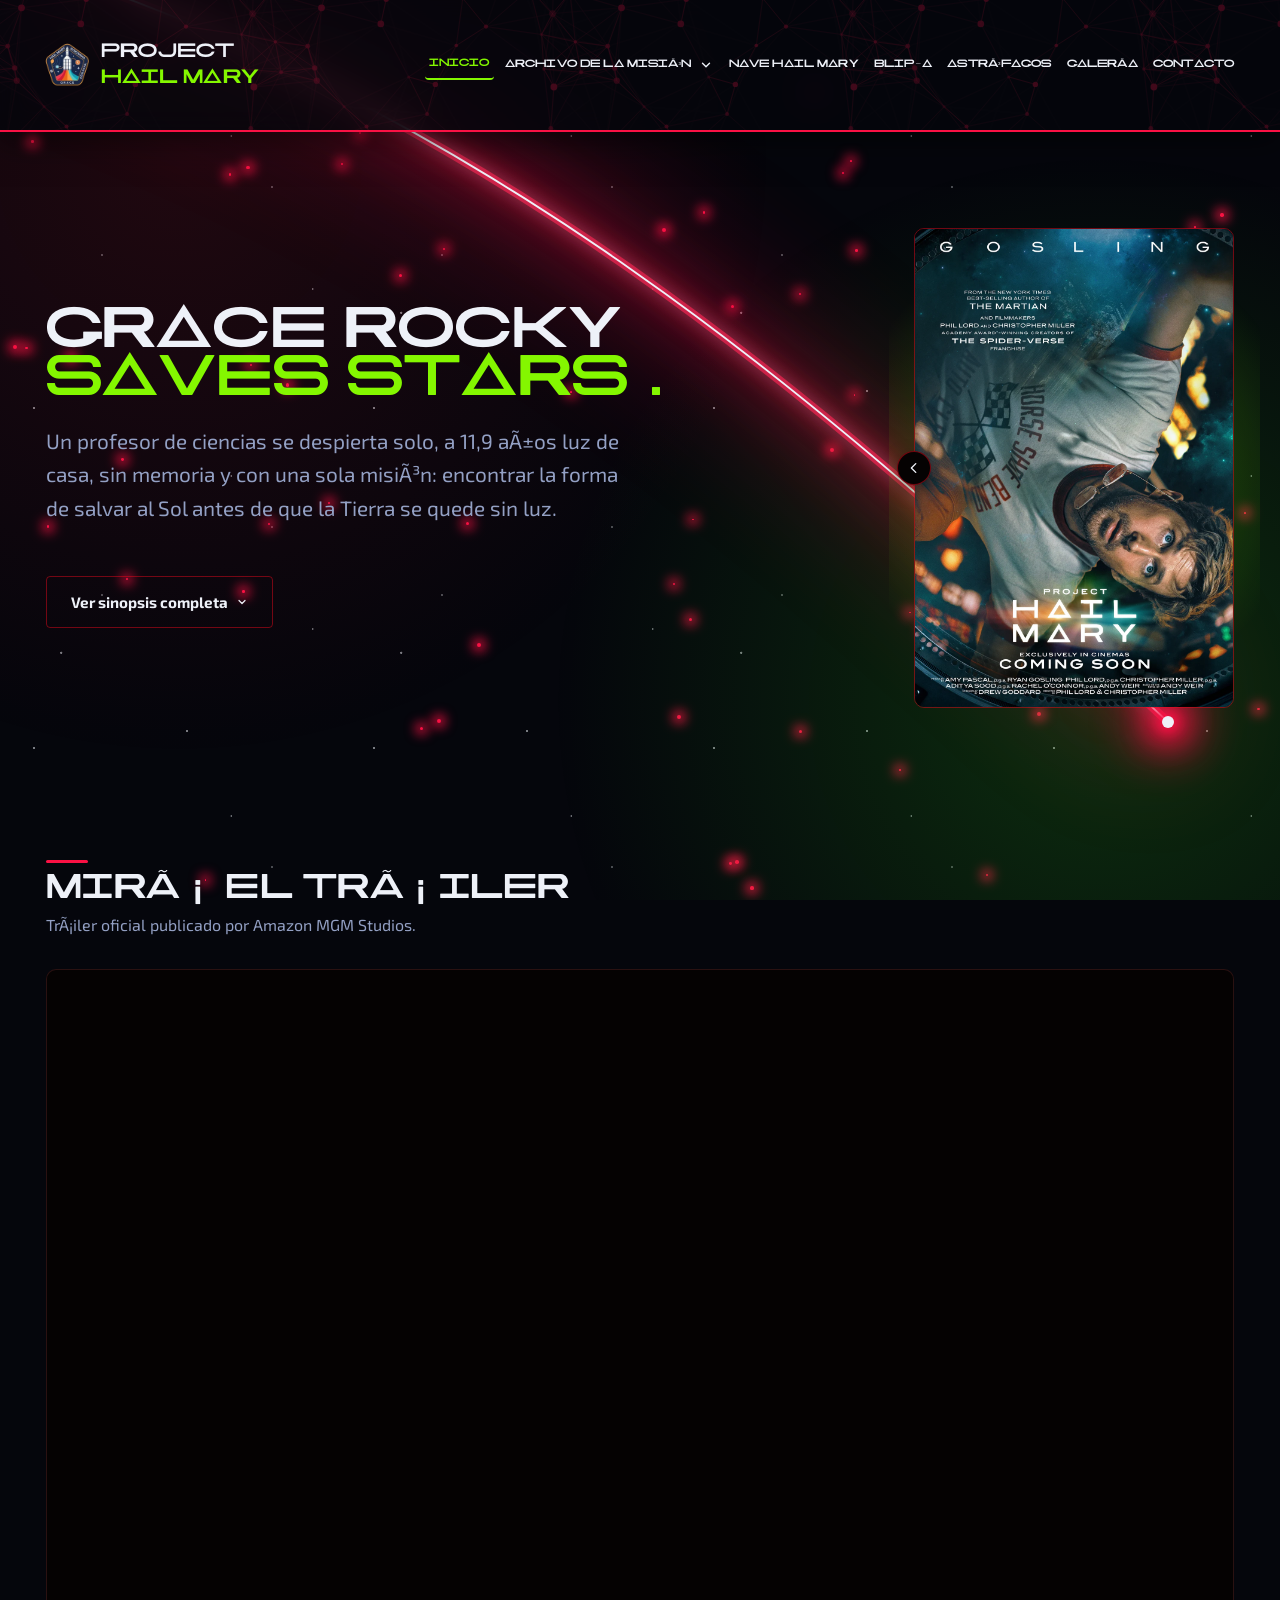
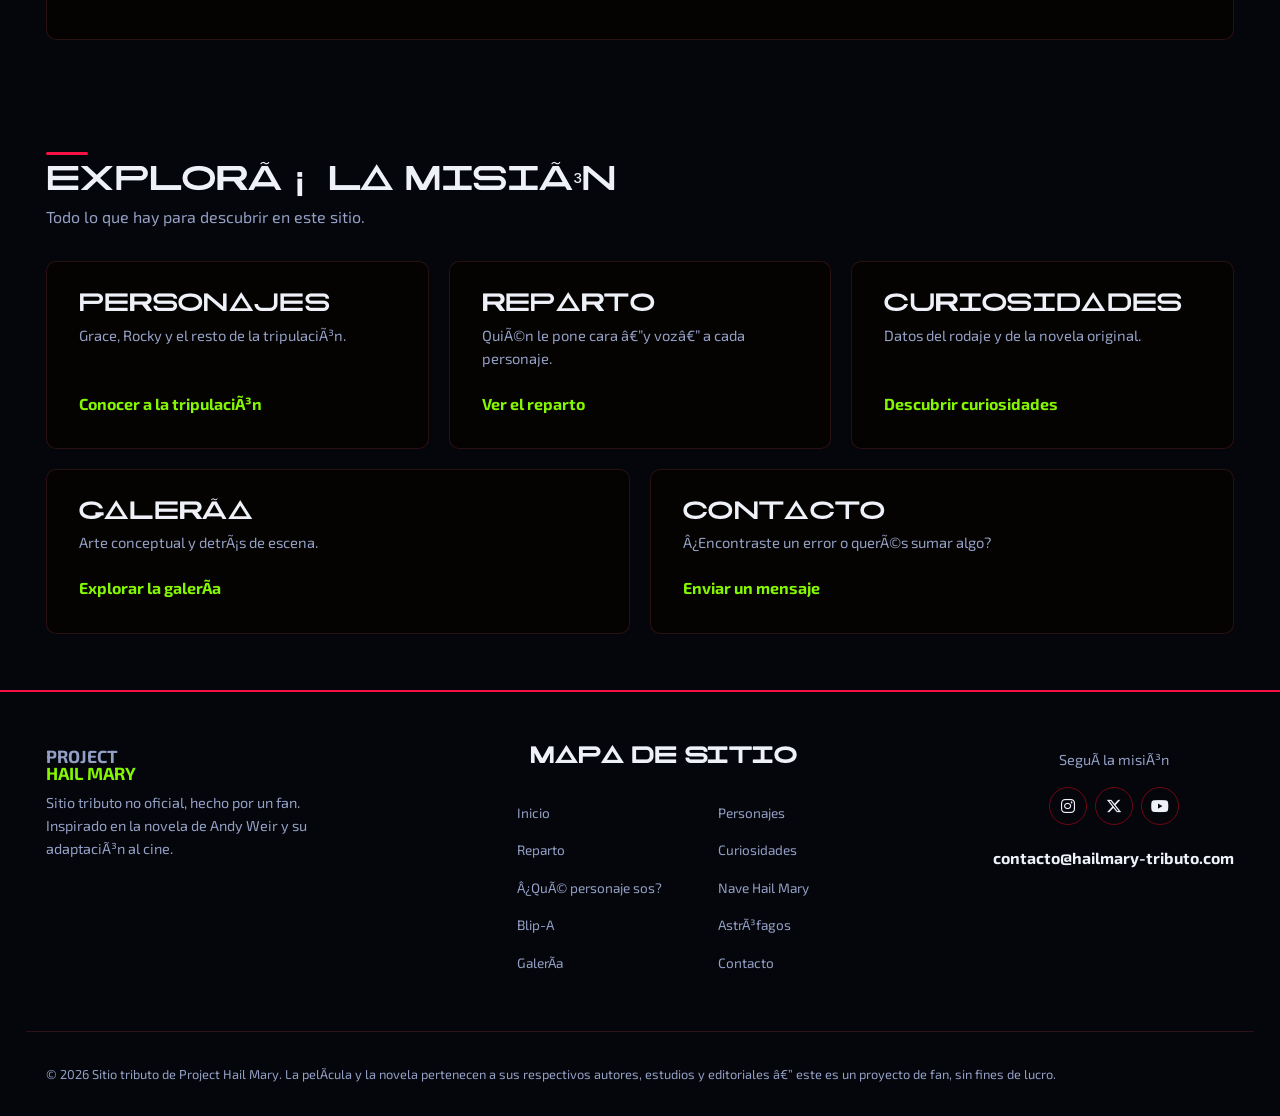
==== commit b6a3172e: "Add files via upload" ====
--- a/index.html
+++ b/index.html
@@ -1,22 +1,22 @@
-<!DOCTYPE html>
+﻿<!DOCTYPE html>
 <html lang="es">
 <head>
   <meta charset="UTF-8">
   <meta name="viewport" content="width=device-width, initial-scale=1.0">
-  <title>Project Hail Mary — Sitio tributo</title>
-  <meta name="description" content="Sitio tributo no oficial de Project Hail Mary (2026): sinopsis, personajes, reparto, curiosidades y galería.">
-
-  <!-- Tipografía Exo 2 desde Google Fonts, como pide la guía de estilo -->
+  <title>Project Hail Mary â€” Sitio tributo</title>
+  <meta name="description" content="Sitio tributo no oficial de Project Hail Mary (2026): sinopsis, personajes, reparto, curiosidades y galerÃ­a.">
+
+  <!-- TipografÃ­a Exo 2 desde Google Fonts, como pide la guÃ­a de estilo -->
   <link rel="preconnect" href="https://fonts.googleapis.com">
   <link rel="preconnect" href="https://fonts.gstatic.com" crossorigin>
   <link href="https://fonts.googleapis.com/css2?family=Exo+2:wght@400;700&family=Montserrat:wght@500;700;800&display=swap" rel="stylesheet">
 
   <link rel="icon" type="image/webp" href="img/iconos/logo.webp">
 
-  <!-- Font Awesome: solo para los íconos de redes sociales y los
-       de las tarjetas de Curiosidades (ver css/styles.css sección 14
-       y 11b). El resto de los íconos del sitio siguen siendo SVG
-       propios, para no depender de una librería externa más de lo
+  <!-- Font Awesome: solo para los Ã­conos de redes sociales y los
+       de las tarjetas de Curiosidades (ver css/styles.css secciÃ³n 14
+       y 11b). El resto de los Ã­conos del sitio siguen siendo SVG
+       propios, para no depender de una librerÃ­a externa mÃ¡s de lo
        necesario. -->
   <link rel="stylesheet" href="https://cdnjs.cloudflare.com/ajax/libs/font-awesome/6.7.2/css/all.min.css">
   <link rel="stylesheet" href="css/reset.css">
@@ -27,11 +27,11 @@
   <!-- Enlace de accesibilidad: solo se ve si alguien navega con el teclado -->
   <a class="skip-link" href="#main">Saltar al contenido principal</a>
 
-  <!-- ============ HEADER Y NAVEGACIÓN ============
+  <!-- ============ HEADER Y NAVEGACIÃ“N ============
        Este bloque (header + nav + footer + script) se repite
-       igual en las 7 páginas del sitio, cambiando solo qué
+       igual en las 7 pÃ¡ginas del sitio, cambiando solo quÃ©
        link lleva aria-current="page". Es la forma de mantener
-       la misma identidad y navegación en todo el sitio. -->
+       la misma identidad y navegaciÃ³n en todo el sitio. -->
   <header class="site-header">
     <div class="container header-inner">
       <h1 class="logo-heading" style="display: contents;"><a href="index.html" class="logo"><img src="img/iconos/logo.webp" alt="" class="logo__badge">PROJECT <span>HAIL MARY</span></a></h1>
@@ -40,15 +40,15 @@
         <span class="menu-toggle__bar"></span>
         <span class="menu-toggle__bar"></span>
         <span class="menu-toggle__bar"></span>
-        <span class="visually-hidden">Abrir menú de navegación</span>
+        <span class="visually-hidden">Abrir menÃº de navegaciÃ³n</span>
       </button>
 
-      <nav class="main-nav" id="main-nav" aria-label="Navegación principal">
+      <nav class="main-nav" id="main-nav" aria-label="NavegaciÃ³n principal">
         <ul class="nav-list">
           <li><a href="index.html" class="nav-link" aria-current="page">Inicio</a></li>
           <li class="nav-item--dropdown">
             <button class="nav-link dropdown-toggle" id="dropdown-toggle" type="button" aria-expanded="false" aria-haspopup="true" aria-controls="dropdown-menu">
-              Archivo de la misión
+              Archivo de la misiÃ³n
               <svg class="dropdown-toggle__chevron" viewBox="0 0 16 16" fill="none" aria-hidden="true">
                 <path d="M4 6l4 4 4-4" stroke="currentColor" stroke-width="1.6" stroke-linecap="round" stroke-linejoin="round"/>
               </svg>
@@ -58,14 +58,14 @@
                 <li><a href="personajes.html">Personajes</a></li>
                 <li><a href="reparto.html">Reparto</a></li>
                 <li><a href="curiosidades.html">Curiosidades</a></li>
-                <li><a href="quiz.html">¿Qué personaje sos?</a></li>
+                <li><a href="quiz.html">Â¿QuÃ© personaje sos?</a></li>
               </ul>
             </div>
           </li>
           <li><a href="nave.html" class="nav-link">Nave Hail Mary</a></li>
           <li><a href="blip-a.html" class="nav-link">Blip-A</a></li>
-          <li><a href="astrofagos.html" class="nav-link">Astrófagos</a></li>
-          <li><a href="galeria.html" class="nav-link">Galería</a></li>
+          <li><a href="astrofagos.html" class="nav-link">AstrÃ³fagos</a></li>
+          <li><a href="galeria.html" class="nav-link">GalerÃ­a</a></li>
           <li><a href="contacto.html" class="nav-link">Contacto</a></li>
         </ul>
       </nav>
@@ -73,14 +73,14 @@
   </header>
 
   <main id="main" class="starfield">
-    <!-- Señal luminosa de fondo: un trazado SVG curvo que cruza
+    <!-- SeÃ±al luminosa de fondo: un trazado SVG curvo que cruza
          el centro del Hero de arriba hacia abajo, hasta un punto
          brillante (la "estrella"). Se dibuja DOS veces con la
          misma forma (mismo "d"): una capa gruesa y difuminada
          para el resplandor, y una capa fina y clara encima para
-         el "núcleo" brillante — el mismo truco que usan los
-         carteles de neón en CSS. Ver .signal-arc en
-         css/styles.css sección 7.1 -->
+         el "nÃºcleo" brillante â€” el mismo truco que usan los
+         carteles de neÃ³n en CSS. Ver .signal-arc en
+         css/styles.css secciÃ³n 7.1 -->
     <!-- Contenedor del arco y la punta del cometa -->
     <div class="signal-arc-wrapper" aria-hidden="true">
       <svg class="signal-arc" viewBox="0 0 1000 640" preserveAspectRatio="none">
@@ -102,25 +102,25 @@
       <div class="container hero__inner">
         <div class="hero__content">
           <h2 class="hero__title">Grace Rocky <br><span class="hero__title-accent">saves stars.</span></h2>
-          <p class="hero__intro">Un profesor de ciencias se despierta solo, a 11,9 años luz de casa, sin memoria y con una sola misión: encontrar la forma de salvar al Sol antes de que la Tierra se quede sin luz.</p>
+          <p class="hero__intro">Un profesor de ciencias se despierta solo, a 11,9 aÃ±os luz de casa, sin memoria y con una sola misiÃ³n: encontrar la forma de salvar al Sol antes de que la Tierra se quede sin luz.</p>
 
           <!-- Sinopsis extendida, plegada por defecto. Mismo
-               mecanismo que el "Leer más" de Personajes/Reparto
-               (toggleOpenState en main.js): el botón agrega/quita
-               data-expanded="true" acá arriba, y el CSS hace el
-               resto (ver css/styles.css sección 7.1b). -->
+               mecanismo que el "Leer mÃ¡s" de Personajes/Reparto
+               (toggleOpenState en main.js): el botÃ³n agrega/quita
+               data-expanded="true" acÃ¡ arriba, y el CSS hace el
+               resto (ver css/styles.css secciÃ³n 7.1b). -->
           <div class="hero__synopsis" data-expanded="false">
             <div class="hero__synopsis-full" id="hero-synopsis-full">
               <div class="hero__synopsis-full-inner">
                 <div class="prose">
                   <h3>Un sol que se apaga</h3>
-                  <p>Años atrás, los astrónomos detectaron que el Sol estaba perdiendo energía a un ritmo alarmante, producto de un microorganismo extraterrestre bautizado <strong>Astrophage</strong>. Si nadie encuentra una solución, el planeta se enfría y la vida tal como la conocemos se termina. Frente a esa amenaza, un grupo internacional reúne recursos, ciencia y desesperación para construir la <strong>Hail Mary</strong>: una nave de un solo viaje hacia otra estrella que, misteriosamente, no está siendo afectada.</p>
+                  <p>AÃ±os atrÃ¡s, los astrÃ³nomos detectaron que el Sol estaba perdiendo energÃ­a a un ritmo alarmante, producto de un microorganismo extraterrestre bautizado <strong>Astrophage</strong>. Si nadie encuentra una soluciÃ³n, el planeta se enfrÃ­a y la vida tal como la conocemos se termina. Frente a esa amenaza, un grupo internacional reÃºne recursos, ciencia y desesperaciÃ³n para construir la <strong>Hail Mary</strong>: una nave de un solo viaje hacia otra estrella que, misteriosamente, no estÃ¡ siendo afectada.</p>
 
                   <h3>Un aliado inesperado</h3>
-                  <p><strong>Grace</strong> no está solo. En el otro extremo del sistema estelar se cruza con <strong>Rocky</strong>, un ingeniero alienígena que enfrenta exactamente el mismo problema con su propio sol. Sin idioma en común al principio, ambos empiezan a comunicarse a base de ensayo, error y música —y de ahí nace una de las amistades más particulares de la ciencia ficción reciente.</p>
+                  <p><strong>Grace</strong> no estÃ¡ solo. En el otro extremo del sistema estelar se cruza con <strong>Rocky</strong>, un ingeniero alienÃ­gena que enfrenta exactamente el mismo problema con su propio sol. Sin idioma en comÃºn al principio, ambos empiezan a comunicarse a base de ensayo, error y mÃºsica â€”y de ahÃ­ nace una de las amistades mÃ¡s particulares de la ciencia ficciÃ³n reciente.</p>
 
                   <h3>Contra el reloj</h3>
-                  <p>Con recursos limitados, sin el resto de la tripulación original y con la Tierra observando desde una distancia imposible de acortar, <strong>Grace</strong> tiene que apoyarse en su formación científica —y en <strong>Rocky</strong>— para encontrar una respuesta antes de que se acabe el tiempo.</p>
+                  <p>Con recursos limitados, sin el resto de la tripulaciÃ³n original y con la Tierra observando desde una distancia imposible de acortar, <strong>Grace</strong> tiene que apoyarse en su formaciÃ³n cientÃ­fica â€”y en <strong>Rocky</strong>â€” para encontrar una respuesta antes de que se acabe el tiempo.</p>
                 </div>
               </div>
             </div>
@@ -135,19 +135,19 @@
         </div>
 
         <div class="hero__visual">
-           <!--Resplandor animado detrás del afiche: es el único
-               elemento del sitio con una animación "automática",
-               a propósito, para no sobrecargar la página. -->
+           <!--Resplandor animado detrÃ¡s del afiche: es el Ãºnico
+               elemento del sitio con una animaciÃ³n "automÃ¡tica",
+               a propÃ³sito, para no sobrecargar la pÃ¡gina. -->
           <div class="hero__poster-glow" aria-hidden="true"></div>
 
-          <!-- Widget del afiche: carrusel automático + panel de
-               información que se despliega con la flecha del
-               borde izquierdo. Los dos viven acá adentro porque
+          <!-- Widget del afiche: carrusel automÃ¡tico + panel de
+               informaciÃ³n que se despliega con la flecha del
+               borde izquierdo. Los dos viven acÃ¡ adentro porque
                comparten el mismo espacio (ver css/styles.css,
-               sección 5b, y la función initPosterWidget en
+               secciÃ³n 5b, y la funciÃ³n initPosterWidget en
                main.js). -->
           <div class="poster-widget" id="poster-widget">
-            <button class="poster-widget__handle" type="button" aria-expanded="false" aria-controls="poster-info-panel" aria-label="Ver información de la película">
+            <button class="poster-widget__handle" type="button" aria-expanded="false" aria-controls="poster-info-panel" aria-label="Ver informaciÃ³n de la pelÃ­cula">
               <svg class="poster-widget__handle-icon" viewBox="0 0 16 16" fill="none" aria-hidden="true">
                 <path d="M10 3l-5 5 5 5" stroke="currentColor" stroke-width="1.6" stroke-linecap="round" stroke-linejoin="round"/>
               </svg>
@@ -156,14 +156,14 @@
             <div class="hero__poster-frame">
               <div class="poster-carousel" id="poster-carousel">
                 <img class="poster-carousel__slide is-active" src="img/hero/poster.webp" alt="Afiche oficial de Project Hail Mary" width="600" height="900">
-                <img class="poster-carousel__slide" src="img/hero/poster-alt-3.webp" alt="Afiche oficial de Project Hail Mary — versión IMAX 70mm" loading="lazy">
-                <img class="poster-carousel__slide" src="img/hero/poster-alt-4.webp" alt="Afiche oficial de Project Hail Mary — versión 4DX" loading="lazy">
-                <img class="poster-carousel__slide" src="img/hero/poster-alt-5.webp" alt="Afiche oficial de Project Hail Mary — versión internacional" loading="lazy">
+                <img class="poster-carousel__slide" src="img/hero/poster-alt-3.webp" alt="Afiche oficial de Project Hail Mary â€” versiÃ³n IMAX 70mm" loading="lazy">
+                <img class="poster-carousel__slide" src="img/hero/poster-alt-4.webp" alt="Afiche oficial de Project Hail Mary â€” versiÃ³n 4DX" loading="lazy">
+                <img class="poster-carousel__slide" src="img/hero/poster-alt-5.webp" alt="Afiche oficial de Project Hail Mary â€” versiÃ³n internacional" loading="lazy">
               </div>
             </div>
 
             <div class="poster-widget__panel" id="poster-info-panel">
-              <p class="poster-widget__panel-title">Ficha de la película</p>
+              <p class="poster-widget__panel-title">Ficha de la pelÃ­cula</p>
               <dl class="poster-info">
                 <div class="poster-info__item">
                   <dt><i class="fa-brands fa-imdb" aria-hidden="true"></i> IMDb</dt>
@@ -174,7 +174,7 @@
                   <dd>4.3 / 5</dd>
                 </div>
                 <div class="poster-info__item">
-                  <dt><i class="fa-regular fa-clock" aria-hidden="true"></i> Duración</dt>
+                  <dt><i class="fa-regular fa-clock" aria-hidden="true"></i> DuraciÃ³n</dt>
                   <dd>2 h 36 min</dd>
                 </div>
                 <div class="poster-info__item">
@@ -184,7 +184,7 @@
               </dl>
               <ul class="poster-info__tags">
                 <li>Drama</li>
-                <li>Ciencia ficción</li>
+                <li>Ciencia ficciÃ³n</li>
                 <li>Thriller</li>
               </ul>
             </div>
@@ -193,41 +193,41 @@
       </div>
     </section>
 
-    <!-- ============ TRÁILER ============ -->
+    <!-- ============ TRÃILER ============ -->
     <section class="trailer">
       <div class="container">
         <div class="section-heading">
-          <h2 class="heading-mark">Mirá el tráiler</h2>
-          <p class="section-heading__text">Tráiler oficial publicado por Amazon MGM Studios.</p>
-        </div>
-
-        <!-- Contenedor con proporción 16:9 fija: el iframe se
-             estira dentro sin deformarse en ningún tamaño de
-             pantalla (ver comentario en css/styles.css, sección 6). -->
+          <h2 class="heading-mark">MirÃ¡ el trÃ¡iler</h2>
+          <p class="section-heading__text">TrÃ¡iler oficial publicado por Amazon MGM Studios.</p>
+        </div>
+
+        <!-- Contenedor con proporciÃ³n 16:9 fija: el iframe se
+             estira dentro sin deformarse en ningÃºn tamaÃ±o de
+             pantalla (ver comentario en css/styles.css, secciÃ³n 6). -->
         <div class="trailer__frame">
           <iframe width="560" height="315" src="https://www.youtube.com/embed/5VYsnngkS_U?si=FSV9WULi2g3EPHHR" title="YouTube video player" frameborder="0" allow="accelerometer; autoplay; clipboard-write; encrypted-media; gyroscope; picture-in-picture; web-share" referrerpolicy="strict-origin-when-cross-origin" allowfullscreen></iframe>
         </div>
       </div>
     </section>
 
-    <!-- ============ ACCESOS RÁPIDOS ============ -->
+    <!-- ============ ACCESOS RÃPIDOS ============ -->
     <section class="quick-access">
       <div class="container">
         <div class="section-heading">
-          <h2 class="heading-mark">Explorá la misión</h2>
+          <h2 class="heading-mark">ExplorÃ¡ la misiÃ³n</h2>
           <p class="section-heading__text">Todo lo que hay para descubrir en este sitio.</p>
         </div>
 
         <div class="quick-access__grid">
           <a href="personajes.html" class="quick-access__card">
             <h3 class="quick-access__card-title">Personajes</h3>
-            <p class="quick-access__card-text">Grace, Rocky y el resto de la tripulación.</p>
-            <span class="quick-access__card-link">Conocer a la tripulación</span>
+            <p class="quick-access__card-text">Grace, Rocky y el resto de la tripulaciÃ³n.</p>
+            <span class="quick-access__card-link">Conocer a la tripulaciÃ³n</span>
           </a>
 
           <a href="reparto.html" class="quick-access__card">
             <h3 class="quick-access__card-title">Reparto</h3>
-            <p class="quick-access__card-text">Quién le pone cara —y voz— a cada personaje.</p>
+            <p class="quick-access__card-text">QuiÃ©n le pone cara â€”y vozâ€” a cada personaje.</p>
             <span class="quick-access__card-link">Ver el reparto</span>
           </a>
 
@@ -238,14 +238,14 @@
           </a>
 
           <a href="galeria.html" class="quick-access__card">
-            <h3 class="quick-access__card-title">Galería</h3>
-            <p class="quick-access__card-text">Arte conceptual y detrás de escena.</p>
-            <span class="quick-access__card-link">Explorar la galería</span>
+            <h3 class="quick-access__card-title">GalerÃ­a</h3>
+            <p class="quick-access__card-text">Arte conceptual y detrÃ¡s de escena.</p>
+            <span class="quick-access__card-link">Explorar la galerÃ­a</span>
           </a>
 
           <a href="contacto.html" class="quick-access__card">
             <h3 class="quick-access__card-title">Contacto</h3>
-            <p class="quick-access__card-text">¿Encontraste un error o querés sumar algo?</p>
+            <p class="quick-access__card-text">Â¿Encontraste un error o querÃ©s sumar algo?</p>
             <span class="quick-access__card-link">Enviar un mensaje</span>
           </a>
         </div>
@@ -259,27 +259,27 @@
     <div class="container footer-inner">
       <div class="footer-brand">
         <p class="footer-logo">PROJECT <span>HAIL MARY</span></p>
-        <p class="footer-tagline">Sitio tributo no oficial, hecho por un fan. Inspirado en la novela de Andy Weir y su adaptación al cine.</p>
-      </div>
-
-      <nav class="footer-nav" aria-label="Navegación secundaria">
+        <p class="footer-tagline">Sitio tributo no oficial, hecho por un fan. Inspirado en la novela de Andy Weir y su adaptaciÃ³n al cine.</p>
+      </div>
+
+      <nav class="footer-nav" aria-label="NavegaciÃ³n secundaria">
         <h4 class="footer-nav__title">Mapa de sitio</h4>
         <ul class="footer-nav__links">
           <li><a href="index.html">Inicio</a></li>
           <li><a href="personajes.html">Personajes</a></li>
           <li><a href="reparto.html">Reparto</a></li>
           <li><a href="curiosidades.html">Curiosidades</a></li>
-          <li><a href="quiz.html">¿Qué personaje sos?</a></li>
+          <li><a href="quiz.html">Â¿QuÃ© personaje sos?</a></li>
           <li><a href="nave.html">Nave Hail Mary</a></li>
           <li><a href="blip-a.html">Blip-A</a></li>
-          <li><a href="astrofagos.html">Astrófagos</a></li>
-          <li><a href="galeria.html">Galería</a></li>
+          <li><a href="astrofagos.html">AstrÃ³fagos</a></li>
+          <li><a href="galeria.html">GalerÃ­a</a></li>
           <li><a href="contacto.html">Contacto</a></li>
         </ul>
       </nav>
 
       <div class="footer-social">
-        <p>Seguí la misión</p>
+        <p>SeguÃ­ la misiÃ³n</p>
         <div class="social-links">
           <a href="#" class="social-links__link" aria-label="Instagram"><i class="fa-brands fa-instagram" aria-hidden="true"></i></a>
           <a href="#" class="social-links__link" aria-label="X (Twitter)"><i class="fa-brands fa-x-twitter" aria-hidden="true"></i></a>
@@ -290,7 +290,7 @@
     </div>
 
     <div class="container footer-bottom">
-      <p>&copy; 2026 Sitio tributo de Project Hail Mary. La película y la novela pertenecen a sus respectivos autores, estudios y editoriales — este es un proyecto de fan, sin fines de lucro.</p>
+      <p>&copy; 2026 Sitio tributo de Project Hail Mary. La pelÃ­cula y la novela pertenecen a sus respectivos autores, estudios y editoriales â€” este es un proyecto de fan, sin fines de lucro.</p>
     </div>
   </footer>
 
--- a/css/styles.css
+++ b/css/styles.css
@@ -106,7 +106,7 @@
   background-color: rgba(17, 3, 3, 0.4);
   flex-grow: 1;
 }
-@media (min-width: 1024px) {
+@media (min-width: 1150px) {
   main.content-solid > *:not(.page-banner) {
     backdrop-filter: blur(2px);
   }
@@ -326,8 +326,10 @@
 
 .header-inner {
   display: flex;
+  flex-wrap: wrap;
   align-items: center;
   justify-content: space-between;
+  gap: 1.5rem;
   height: var(--header-h);
   position: relative; 
   z-index: 10; 
@@ -349,8 +351,8 @@
 .logo__badge {
   grid-column: 1;
   grid-row: 1 / span 2;
-  width: 34px;
-  height: 34px;
+  width: 51px; /* +50% (antes 34px) */
+  height: 51px; /* +50% (antes 34px) */
   object-fit: contain;
 }
 .logo span {
@@ -488,7 +490,7 @@
 }
 
 
-@media (min-width: 1024px) {
+@media (min-width: 1150px) {
   .header-inner {
     max-width: 100%;
     padding-inline: clamp(1rem, -5.45rem + 10.08vw, 4rem);
@@ -596,7 +598,7 @@
 }
 
 .hero__title {
-  font-size: clamp(1.1rem, 0.7rem + 2.5vw, 2rem);
+  font-size: clamp(1.375rem, 0.875rem + 3.125vw, 2.5rem);
   margin-bottom: var(--space-sm);
 }
 .hero__title .hero__title-accent {
@@ -722,7 +724,7 @@
   transition: all var(--transition-base), visibility 0s linear 0s;
 }
 
-@media (min-width: 1024px) {
+@media (min-width: 1150px) {
   .poster-widget {
     display: block;
   }
@@ -800,7 +802,7 @@
   color: var(--color-text-dim);
 }
 
-@media (min-width: 1024px) {
+@media (min-width: 1150px) {
   .hero {
     padding-block: var(--space-xl);
   }
@@ -909,7 +911,7 @@
     flex-basis: calc(50% - var(--space-sm) / 2);
   }
 }
-@media (min-width: 1024px) {
+@media (min-width: 1150px) {
   .quick-access__card {
     flex-basis: calc(33.333% - var(--space-sm) * 2 / 3);
   }
@@ -970,7 +972,7 @@
   0%, 100% { opacity: 0.45; }
   50%      { opacity: 0.95; }
 }
-@media (min-width: 1024px) {
+@media (min-width: 1150px) {
   .signal-arc-wrapper {
     top: -58px;
     left: 1%;
@@ -1042,7 +1044,7 @@
 .dossier__specs-item dd {
   font-weight: 700;
 }
-@media (min-width: 1024px) {
+@media (min-width: 1150px) {
   .dossier__layout {
     flex-direction: row;
     align-items: flex-start;
@@ -1232,7 +1234,7 @@
 @media (min-width: 768px) {
   .profile-card { flex-basis: calc(50% - var(--space-md) / 2); }
 }
-@media (min-width: 1024px) {
+@media (min-width: 1150px) {
   .profile-card { flex-basis: calc(33.333% - var(--space-md) * 2 / 3); }
 }
 
@@ -1294,14 +1296,14 @@
 }
 
 /* En desktop (≥ 1024px) la grilla muestra 3 columnas */
-@media (min-width: 1024px) {
+@media (min-width: 1150px) {
   .gallery-item { flex-basis: calc(33.333% - var(--space-sm) * 2 / 3); }
 }
 
 /* ---- Gallery Carousel (solo mobile/tablet) ---- */
 
 /* En < 1024px: ocultar grilla, mostrar carrusel */
-@media (max-width: 1023px) {
+@media (max-width: 1149px) {
   .gallery-grid { display: none; }
 }
 
@@ -1313,7 +1315,7 @@
   border-radius: var(--radius-md);
   border: 1px solid var(--color-border);
 }
-@media (min-width: 1024px) {
+@media (min-width: 1150px) {
   .gallery-carousel { display: none; }
 }
 
@@ -1656,7 +1658,7 @@
   color: var(--color-signal);
 }
 
-@media (min-width: 1024px) {
+@media (min-width: 1150px) {
   .social-links {
     justify-content: flex-start;
     gap: var(--space-2xs);
@@ -1669,7 +1671,7 @@
   }
 }
 
-@media (min-width: 1024px) {
+@media (min-width: 1150px) {
   .contact-layout {
     flex-direction: row;
   }
@@ -1779,7 +1781,7 @@
   color: var(--color-text-dim);
 }
 
-@media (min-width: 1024px) {
+@media (min-width: 1150px) {
   .site-footer {
     text-align: left;
   }
@@ -2048,7 +2050,7 @@
 
 
 
-@media (max-width: 1023px) {
+@media (max-width: 1149px) {
   .interactive-curiosity-section {
     flex-direction: column;
     text-align: center;
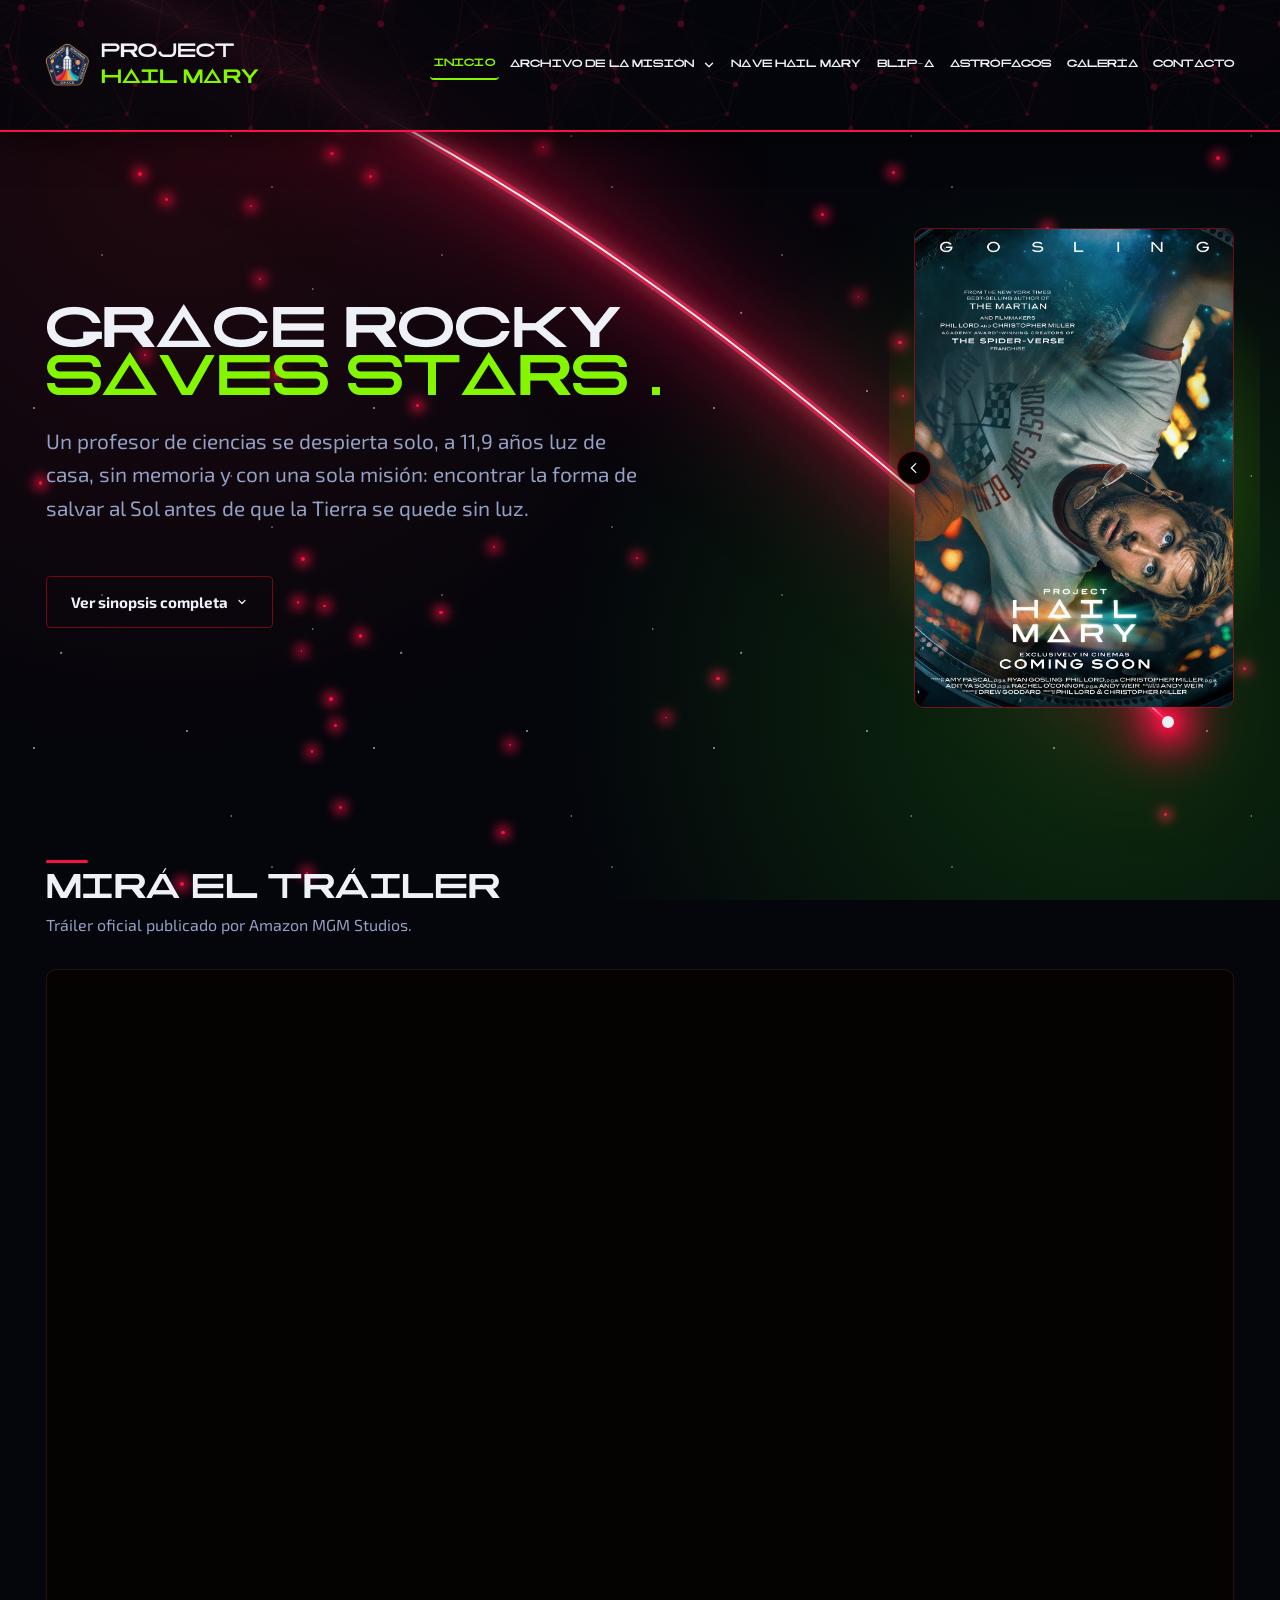
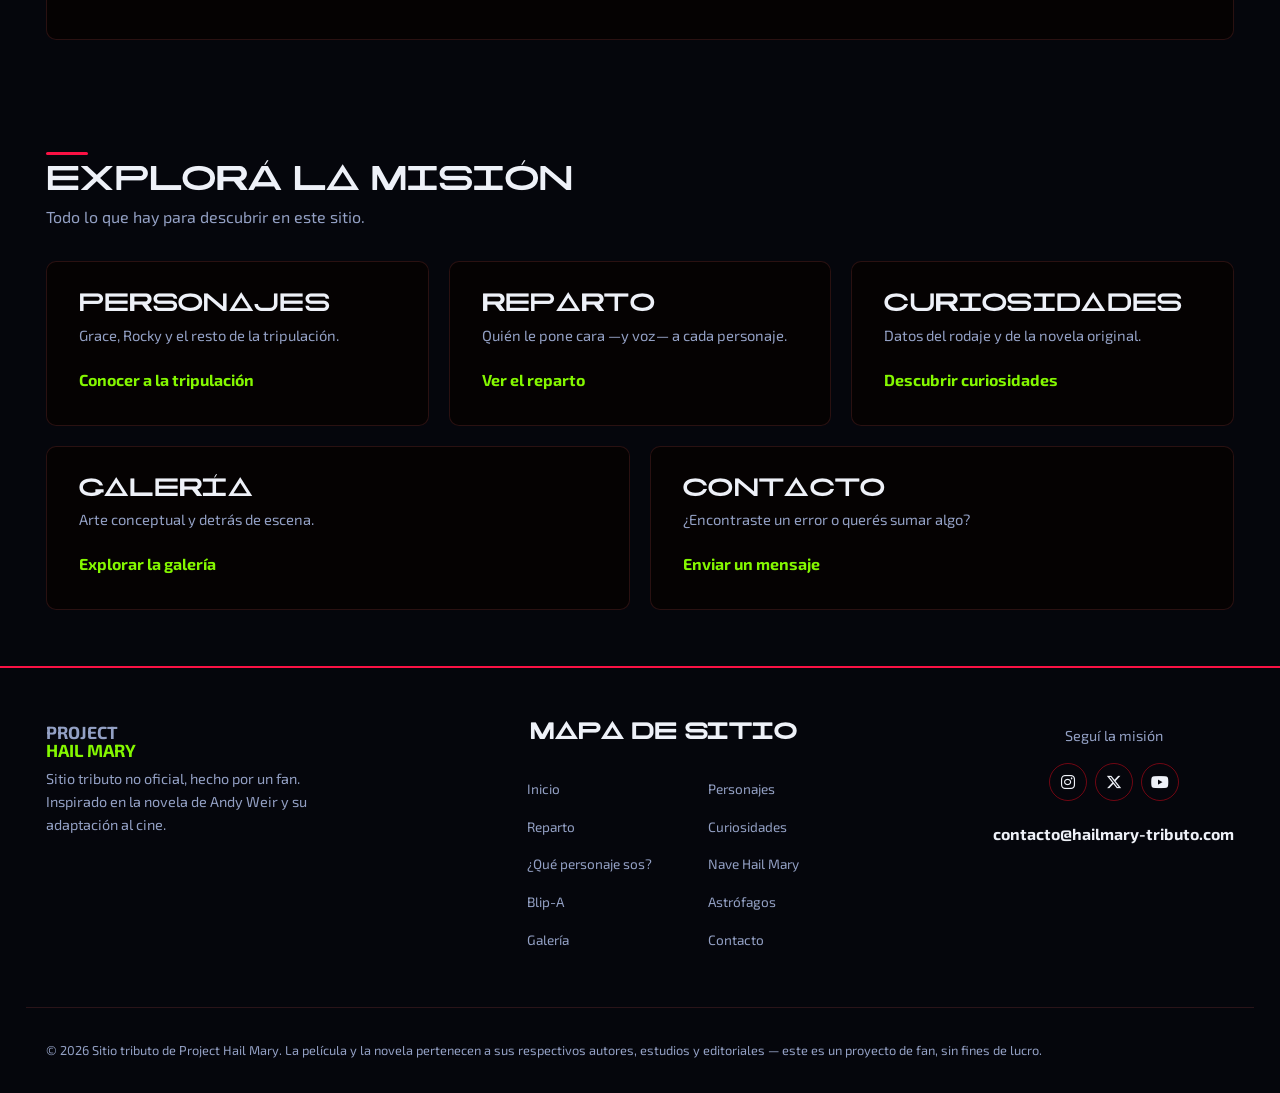
==== commit 4fbb717c: "Add files via upload" ====
--- a/index.html
+++ b/index.html
@@ -1,22 +1,22 @@
-﻿<!DOCTYPE html>
+<!DOCTYPE html>
 <html lang="es">
 <head>
   <meta charset="UTF-8">
   <meta name="viewport" content="width=device-width, initial-scale=1.0">
-  <title>Project Hail Mary â€” Sitio tributo</title>
-  <meta name="description" content="Sitio tributo no oficial de Project Hail Mary (2026): sinopsis, personajes, reparto, curiosidades y galerÃ­a.">
-
-  <!-- TipografÃ­a Exo 2 desde Google Fonts, como pide la guÃ­a de estilo -->
+  <title>Project Hail Mary — Sitio tributo</title>
+  <meta name="description" content="Sitio tributo no oficial de Project Hail Mary (2026): sinopsis, personajes, reparto, curiosidades y galería.">
+
+  <!-- Tipografía Exo 2 desde Google Fonts, como pide la guía de estilo -->
   <link rel="preconnect" href="https://fonts.googleapis.com">
   <link rel="preconnect" href="https://fonts.gstatic.com" crossorigin>
   <link href="https://fonts.googleapis.com/css2?family=Exo+2:wght@400;700&family=Montserrat:wght@500;700;800&display=swap" rel="stylesheet">
 
   <link rel="icon" type="image/webp" href="img/iconos/logo.webp">
 
-  <!-- Font Awesome: solo para los Ã­conos de redes sociales y los
-       de las tarjetas de Curiosidades (ver css/styles.css secciÃ³n 14
-       y 11b). El resto de los Ã­conos del sitio siguen siendo SVG
-       propios, para no depender de una librerÃ­a externa mÃ¡s de lo
+  <!-- Font Awesome: solo para los íconos de redes sociales y los
+       de las tarjetas de Curiosidades (ver css/styles.css sección 14
+       y 11b). El resto de los íconos del sitio siguen siendo SVG
+       propios, para no depender de una librería externa más de lo
        necesario. -->
   <link rel="stylesheet" href="https://cdnjs.cloudflare.com/ajax/libs/font-awesome/6.7.2/css/all.min.css">
   <link rel="stylesheet" href="css/reset.css">
@@ -27,11 +27,11 @@
   <!-- Enlace de accesibilidad: solo se ve si alguien navega con el teclado -->
   <a class="skip-link" href="#main">Saltar al contenido principal</a>
 
-  <!-- ============ HEADER Y NAVEGACIÃ“N ============
+  <!-- ============ HEADER Y NAVEGACIÓN ============
        Este bloque (header + nav + footer + script) se repite
-       igual en las 7 pÃ¡ginas del sitio, cambiando solo quÃ©
+       igual en las 7 páginas del sitio, cambiando solo qué
        link lleva aria-current="page". Es la forma de mantener
-       la misma identidad y navegaciÃ³n en todo el sitio. -->
+       la misma identidad y navegación en todo el sitio. -->
   <header class="site-header">
     <div class="container header-inner">
       <h1 class="logo-heading" style="display: contents;"><a href="index.html" class="logo"><img src="img/iconos/logo.webp" alt="" class="logo__badge">PROJECT <span>HAIL MARY</span></a></h1>
@@ -40,15 +40,15 @@
         <span class="menu-toggle__bar"></span>
         <span class="menu-toggle__bar"></span>
         <span class="menu-toggle__bar"></span>
-        <span class="visually-hidden">Abrir menÃº de navegaciÃ³n</span>
+        <span class="visually-hidden">Abrir menú de navegación</span>
       </button>
 
-      <nav class="main-nav" id="main-nav" aria-label="NavegaciÃ³n principal">
+      <nav class="main-nav" id="main-nav" aria-label="Navegación principal">
         <ul class="nav-list">
           <li><a href="index.html" class="nav-link" aria-current="page">Inicio</a></li>
           <li class="nav-item--dropdown">
             <button class="nav-link dropdown-toggle" id="dropdown-toggle" type="button" aria-expanded="false" aria-haspopup="true" aria-controls="dropdown-menu">
-              Archivo de la misiÃ³n
+              Archivo de la misión
               <svg class="dropdown-toggle__chevron" viewBox="0 0 16 16" fill="none" aria-hidden="true">
                 <path d="M4 6l4 4 4-4" stroke="currentColor" stroke-width="1.6" stroke-linecap="round" stroke-linejoin="round"/>
               </svg>
@@ -58,14 +58,14 @@
                 <li><a href="personajes.html">Personajes</a></li>
                 <li><a href="reparto.html">Reparto</a></li>
                 <li><a href="curiosidades.html">Curiosidades</a></li>
-                <li><a href="quiz.html">Â¿QuÃ© personaje sos?</a></li>
+                <li><a href="quiz.html">¿Qué personaje sos?</a></li>
               </ul>
             </div>
           </li>
           <li><a href="nave.html" class="nav-link">Nave Hail Mary</a></li>
           <li><a href="blip-a.html" class="nav-link">Blip-A</a></li>
-          <li><a href="astrofagos.html" class="nav-link">AstrÃ³fagos</a></li>
-          <li><a href="galeria.html" class="nav-link">GalerÃ­a</a></li>
+          <li><a href="astrofagos.html" class="nav-link">Astrófagos</a></li>
+          <li><a href="galeria.html" class="nav-link">Galería</a></li>
           <li><a href="contacto.html" class="nav-link">Contacto</a></li>
         </ul>
       </nav>
@@ -73,14 +73,14 @@
   </header>
 
   <main id="main" class="starfield">
-    <!-- SeÃ±al luminosa de fondo: un trazado SVG curvo que cruza
+    <!-- Señal luminosa de fondo: un trazado SVG curvo que cruza
          el centro del Hero de arriba hacia abajo, hasta un punto
          brillante (la "estrella"). Se dibuja DOS veces con la
          misma forma (mismo "d"): una capa gruesa y difuminada
          para el resplandor, y una capa fina y clara encima para
-         el "nÃºcleo" brillante â€” el mismo truco que usan los
-         carteles de neÃ³n en CSS. Ver .signal-arc en
-         css/styles.css secciÃ³n 7.1 -->
+         el "núcleo" brillante — el mismo truco que usan los
+         carteles de neón en CSS. Ver .signal-arc en
+         css/styles.css sección 7.1 -->
     <!-- Contenedor del arco y la punta del cometa -->
     <div class="signal-arc-wrapper" aria-hidden="true">
       <svg class="signal-arc" viewBox="0 0 1000 640" preserveAspectRatio="none">
@@ -102,25 +102,25 @@
       <div class="container hero__inner">
         <div class="hero__content">
           <h2 class="hero__title">Grace Rocky <br><span class="hero__title-accent">saves stars.</span></h2>
-          <p class="hero__intro">Un profesor de ciencias se despierta solo, a 11,9 aÃ±os luz de casa, sin memoria y con una sola misiÃ³n: encontrar la forma de salvar al Sol antes de que la Tierra se quede sin luz.</p>
+          <p class="hero__intro">Un profesor de ciencias se despierta solo, a 11,9 años luz de casa, sin memoria y con una sola misión: encontrar la forma de salvar al Sol antes de que la Tierra se quede sin luz.</p>
 
           <!-- Sinopsis extendida, plegada por defecto. Mismo
-               mecanismo que el "Leer mÃ¡s" de Personajes/Reparto
-               (toggleOpenState en main.js): el botÃ³n agrega/quita
-               data-expanded="true" acÃ¡ arriba, y el CSS hace el
-               resto (ver css/styles.css secciÃ³n 7.1b). -->
+               mecanismo que el "Leer más" de Personajes/Reparto
+               (toggleOpenState en main.js): el botón agrega/quita
+               data-expanded="true" acá arriba, y el CSS hace el
+               resto (ver css/styles.css sección 7.1b). -->
           <div class="hero__synopsis" data-expanded="false">
             <div class="hero__synopsis-full" id="hero-synopsis-full">
               <div class="hero__synopsis-full-inner">
                 <div class="prose">
                   <h3>Un sol que se apaga</h3>
-                  <p>AÃ±os atrÃ¡s, los astrÃ³nomos detectaron que el Sol estaba perdiendo energÃ­a a un ritmo alarmante, producto de un microorganismo extraterrestre bautizado <strong>Astrophage</strong>. Si nadie encuentra una soluciÃ³n, el planeta se enfrÃ­a y la vida tal como la conocemos se termina. Frente a esa amenaza, un grupo internacional reÃºne recursos, ciencia y desesperaciÃ³n para construir la <strong>Hail Mary</strong>: una nave de un solo viaje hacia otra estrella que, misteriosamente, no estÃ¡ siendo afectada.</p>
+                  <p>Años atrás, los astrónomos detectaron que el Sol estaba perdiendo energía a un ritmo alarmante, producto de un microorganismo extraterrestre bautizado <strong>Astrophage</strong>. Si nadie encuentra una solución, el planeta se enfría y la vida tal como la conocemos se termina. Frente a esa amenaza, un grupo internacional reúne recursos, ciencia y desesperación para construir la <strong>Hail Mary</strong>: una nave de un solo viaje hacia otra estrella que, misteriosamente, no está siendo afectada.</p>
 
                   <h3>Un aliado inesperado</h3>
-                  <p><strong>Grace</strong> no estÃ¡ solo. En el otro extremo del sistema estelar se cruza con <strong>Rocky</strong>, un ingeniero alienÃ­gena que enfrenta exactamente el mismo problema con su propio sol. Sin idioma en comÃºn al principio, ambos empiezan a comunicarse a base de ensayo, error y mÃºsica â€”y de ahÃ­ nace una de las amistades mÃ¡s particulares de la ciencia ficciÃ³n reciente.</p>
+                  <p><strong>Grace</strong> no está solo. En el otro extremo del sistema estelar se cruza con <strong>Rocky</strong>, un ingeniero alienígena que enfrenta exactamente el mismo problema con su propio sol. Sin idioma en común al principio, ambos empiezan a comunicarse a base de ensayo, error y música —y de ahí nace una de las amistades más particulares de la ciencia ficción reciente.</p>
 
                   <h3>Contra el reloj</h3>
-                  <p>Con recursos limitados, sin el resto de la tripulaciÃ³n original y con la Tierra observando desde una distancia imposible de acortar, <strong>Grace</strong> tiene que apoyarse en su formaciÃ³n cientÃ­fica â€”y en <strong>Rocky</strong>â€” para encontrar una respuesta antes de que se acabe el tiempo.</p>
+                  <p>Con recursos limitados, sin el resto de la tripulación original y con la Tierra observando desde una distancia imposible de acortar, <strong>Grace</strong> tiene que apoyarse en su formación científica —y en <strong>Rocky</strong>— para encontrar una respuesta antes de que se acabe el tiempo.</p>
                 </div>
               </div>
             </div>
@@ -135,19 +135,19 @@
         </div>
 
         <div class="hero__visual">
-           <!--Resplandor animado detrÃ¡s del afiche: es el Ãºnico
-               elemento del sitio con una animaciÃ³n "automÃ¡tica",
-               a propÃ³sito, para no sobrecargar la pÃ¡gina. -->
+           <!--Resplandor animado detrás del afiche: es el único
+               elemento del sitio con una animación "automática",
+               a propósito, para no sobrecargar la página. -->
           <div class="hero__poster-glow" aria-hidden="true"></div>
 
-          <!-- Widget del afiche: carrusel automÃ¡tico + panel de
-               informaciÃ³n que se despliega con la flecha del
-               borde izquierdo. Los dos viven acÃ¡ adentro porque
+          <!-- Widget del afiche: carrusel automático + panel de
+               información que se despliega con la flecha del
+               borde izquierdo. Los dos viven acá adentro porque
                comparten el mismo espacio (ver css/styles.css,
-               secciÃ³n 5b, y la funciÃ³n initPosterWidget en
+               sección 5b, y la función initPosterWidget en
                main.js). -->
           <div class="poster-widget" id="poster-widget">
-            <button class="poster-widget__handle" type="button" aria-expanded="false" aria-controls="poster-info-panel" aria-label="Ver informaciÃ³n de la pelÃ­cula">
+            <button class="poster-widget__handle" type="button" aria-expanded="false" aria-controls="poster-info-panel" aria-label="Ver información de la película">
               <svg class="poster-widget__handle-icon" viewBox="0 0 16 16" fill="none" aria-hidden="true">
                 <path d="M10 3l-5 5 5 5" stroke="currentColor" stroke-width="1.6" stroke-linecap="round" stroke-linejoin="round"/>
               </svg>
@@ -156,14 +156,14 @@
             <div class="hero__poster-frame">
               <div class="poster-carousel" id="poster-carousel">
                 <img class="poster-carousel__slide is-active" src="img/hero/poster.webp" alt="Afiche oficial de Project Hail Mary" width="600" height="900">
-                <img class="poster-carousel__slide" src="img/hero/poster-alt-3.webp" alt="Afiche oficial de Project Hail Mary â€” versiÃ³n IMAX 70mm" loading="lazy">
-                <img class="poster-carousel__slide" src="img/hero/poster-alt-4.webp" alt="Afiche oficial de Project Hail Mary â€” versiÃ³n 4DX" loading="lazy">
-                <img class="poster-carousel__slide" src="img/hero/poster-alt-5.webp" alt="Afiche oficial de Project Hail Mary â€” versiÃ³n internacional" loading="lazy">
+                <img class="poster-carousel__slide" src="img/hero/poster-alt-3.webp" alt="Afiche oficial de Project Hail Mary — versión IMAX 70mm" loading="lazy">
+                <img class="poster-carousel__slide" src="img/hero/poster-alt-4.webp" alt="Afiche oficial de Project Hail Mary — versión 4DX" loading="lazy">
+                <img class="poster-carousel__slide" src="img/hero/poster-alt-5.webp" alt="Afiche oficial de Project Hail Mary — versión internacional" loading="lazy">
               </div>
             </div>
 
             <div class="poster-widget__panel" id="poster-info-panel">
-              <p class="poster-widget__panel-title">Ficha de la pelÃ­cula</p>
+              <p class="poster-widget__panel-title">Ficha de la película</p>
               <dl class="poster-info">
                 <div class="poster-info__item">
                   <dt><i class="fa-brands fa-imdb" aria-hidden="true"></i> IMDb</dt>
@@ -174,7 +174,7 @@
                   <dd>4.3 / 5</dd>
                 </div>
                 <div class="poster-info__item">
-                  <dt><i class="fa-regular fa-clock" aria-hidden="true"></i> DuraciÃ³n</dt>
+                  <dt><i class="fa-regular fa-clock" aria-hidden="true"></i> Duración</dt>
                   <dd>2 h 36 min</dd>
                 </div>
                 <div class="poster-info__item">
@@ -184,7 +184,7 @@
               </dl>
               <ul class="poster-info__tags">
                 <li>Drama</li>
-                <li>Ciencia ficciÃ³n</li>
+                <li>Ciencia ficción</li>
                 <li>Thriller</li>
               </ul>
             </div>
@@ -193,41 +193,41 @@
       </div>
     </section>
 
-    <!-- ============ TRÃILER ============ -->
+    <!-- ============ TRÁILER ============ -->
     <section class="trailer">
       <div class="container">
         <div class="section-heading">
-          <h2 class="heading-mark">MirÃ¡ el trÃ¡iler</h2>
-          <p class="section-heading__text">TrÃ¡iler oficial publicado por Amazon MGM Studios.</p>
-        </div>
-
-        <!-- Contenedor con proporciÃ³n 16:9 fija: el iframe se
-             estira dentro sin deformarse en ningÃºn tamaÃ±o de
-             pantalla (ver comentario en css/styles.css, secciÃ³n 6). -->
+          <h2 class="heading-mark">Mirá el tráiler</h2>
+          <p class="section-heading__text">Tráiler oficial publicado por Amazon MGM Studios.</p>
+        </div>
+
+        <!-- Contenedor con proporción 16:9 fija: el iframe se
+             estira dentro sin deformarse en ningún tamaño de
+             pantalla (ver comentario en css/styles.css, sección 6). -->
         <div class="trailer__frame">
           <iframe width="560" height="315" src="https://www.youtube.com/embed/5VYsnngkS_U?si=FSV9WULi2g3EPHHR" title="YouTube video player" frameborder="0" allow="accelerometer; autoplay; clipboard-write; encrypted-media; gyroscope; picture-in-picture; web-share" referrerpolicy="strict-origin-when-cross-origin" allowfullscreen></iframe>
         </div>
       </div>
     </section>
 
-    <!-- ============ ACCESOS RÃPIDOS ============ -->
+    <!-- ============ ACCESOS RÁPIDOS ============ -->
     <section class="quick-access">
       <div class="container">
         <div class="section-heading">
-          <h2 class="heading-mark">ExplorÃ¡ la misiÃ³n</h2>
+          <h2 class="heading-mark">Explorá la misión</h2>
           <p class="section-heading__text">Todo lo que hay para descubrir en este sitio.</p>
         </div>
 
         <div class="quick-access__grid">
           <a href="personajes.html" class="quick-access__card">
             <h3 class="quick-access__card-title">Personajes</h3>
-            <p class="quick-access__card-text">Grace, Rocky y el resto de la tripulaciÃ³n.</p>
-            <span class="quick-access__card-link">Conocer a la tripulaciÃ³n</span>
+            <p class="quick-access__card-text">Grace, Rocky y el resto de la tripulación.</p>
+            <span class="quick-access__card-link">Conocer a la tripulación</span>
           </a>
 
           <a href="reparto.html" class="quick-access__card">
             <h3 class="quick-access__card-title">Reparto</h3>
-            <p class="quick-access__card-text">QuiÃ©n le pone cara â€”y vozâ€” a cada personaje.</p>
+            <p class="quick-access__card-text">Quién le pone cara —y voz— a cada personaje.</p>
             <span class="quick-access__card-link">Ver el reparto</span>
           </a>
 
@@ -238,14 +238,14 @@
           </a>
 
           <a href="galeria.html" class="quick-access__card">
-            <h3 class="quick-access__card-title">GalerÃ­a</h3>
-            <p class="quick-access__card-text">Arte conceptual y detrÃ¡s de escena.</p>
-            <span class="quick-access__card-link">Explorar la galerÃ­a</span>
+            <h3 class="quick-access__card-title">Galería</h3>
+            <p class="quick-access__card-text">Arte conceptual y detrás de escena.</p>
+            <span class="quick-access__card-link">Explorar la galería</span>
           </a>
 
           <a href="contacto.html" class="quick-access__card">
             <h3 class="quick-access__card-title">Contacto</h3>
-            <p class="quick-access__card-text">Â¿Encontraste un error o querÃ©s sumar algo?</p>
+            <p class="quick-access__card-text">¿Encontraste un error o querés sumar algo?</p>
             <span class="quick-access__card-link">Enviar un mensaje</span>
           </a>
         </div>
@@ -259,27 +259,27 @@
     <div class="container footer-inner">
       <div class="footer-brand">
         <p class="footer-logo">PROJECT <span>HAIL MARY</span></p>
-        <p class="footer-tagline">Sitio tributo no oficial, hecho por un fan. Inspirado en la novela de Andy Weir y su adaptaciÃ³n al cine.</p>
-      </div>
-
-      <nav class="footer-nav" aria-label="NavegaciÃ³n secundaria">
+        <p class="footer-tagline">Sitio tributo no oficial, hecho por un fan. Inspirado en la novela de Andy Weir y su adaptación al cine.</p>
+      </div>
+
+      <nav class="footer-nav" aria-label="Navegación secundaria">
         <h4 class="footer-nav__title">Mapa de sitio</h4>
         <ul class="footer-nav__links">
           <li><a href="index.html">Inicio</a></li>
           <li><a href="personajes.html">Personajes</a></li>
           <li><a href="reparto.html">Reparto</a></li>
           <li><a href="curiosidades.html">Curiosidades</a></li>
-          <li><a href="quiz.html">Â¿QuÃ© personaje sos?</a></li>
+          <li><a href="quiz.html">¿Qué personaje sos?</a></li>
           <li><a href="nave.html">Nave Hail Mary</a></li>
           <li><a href="blip-a.html">Blip-A</a></li>
-          <li><a href="astrofagos.html">AstrÃ³fagos</a></li>
-          <li><a href="galeria.html">GalerÃ­a</a></li>
+          <li><a href="astrofagos.html">Astrófagos</a></li>
+          <li><a href="galeria.html">Galería</a></li>
           <li><a href="contacto.html">Contacto</a></li>
         </ul>
       </nav>
 
       <div class="footer-social">
-        <p>SeguÃ­ la misiÃ³n</p>
+        <p>Seguí la misión</p>
         <div class="social-links">
           <a href="#" class="social-links__link" aria-label="Instagram"><i class="fa-brands fa-instagram" aria-hidden="true"></i></a>
           <a href="#" class="social-links__link" aria-label="X (Twitter)"><i class="fa-brands fa-x-twitter" aria-hidden="true"></i></a>
@@ -290,7 +290,7 @@
     </div>
 
     <div class="container footer-bottom">
-      <p>&copy; 2026 Sitio tributo de Project Hail Mary. La pelÃ­cula y la novela pertenecen a sus respectivos autores, estudios y editoriales â€” este es un proyecto de fan, sin fines de lucro.</p>
+      <p>&copy; 2026 Sitio tributo de Project Hail Mary. La película y la novela pertenecen a sus respectivos autores, estudios y editoriales — este es un proyecto de fan, sin fines de lucro.</p>
     </div>
   </footer>
 
